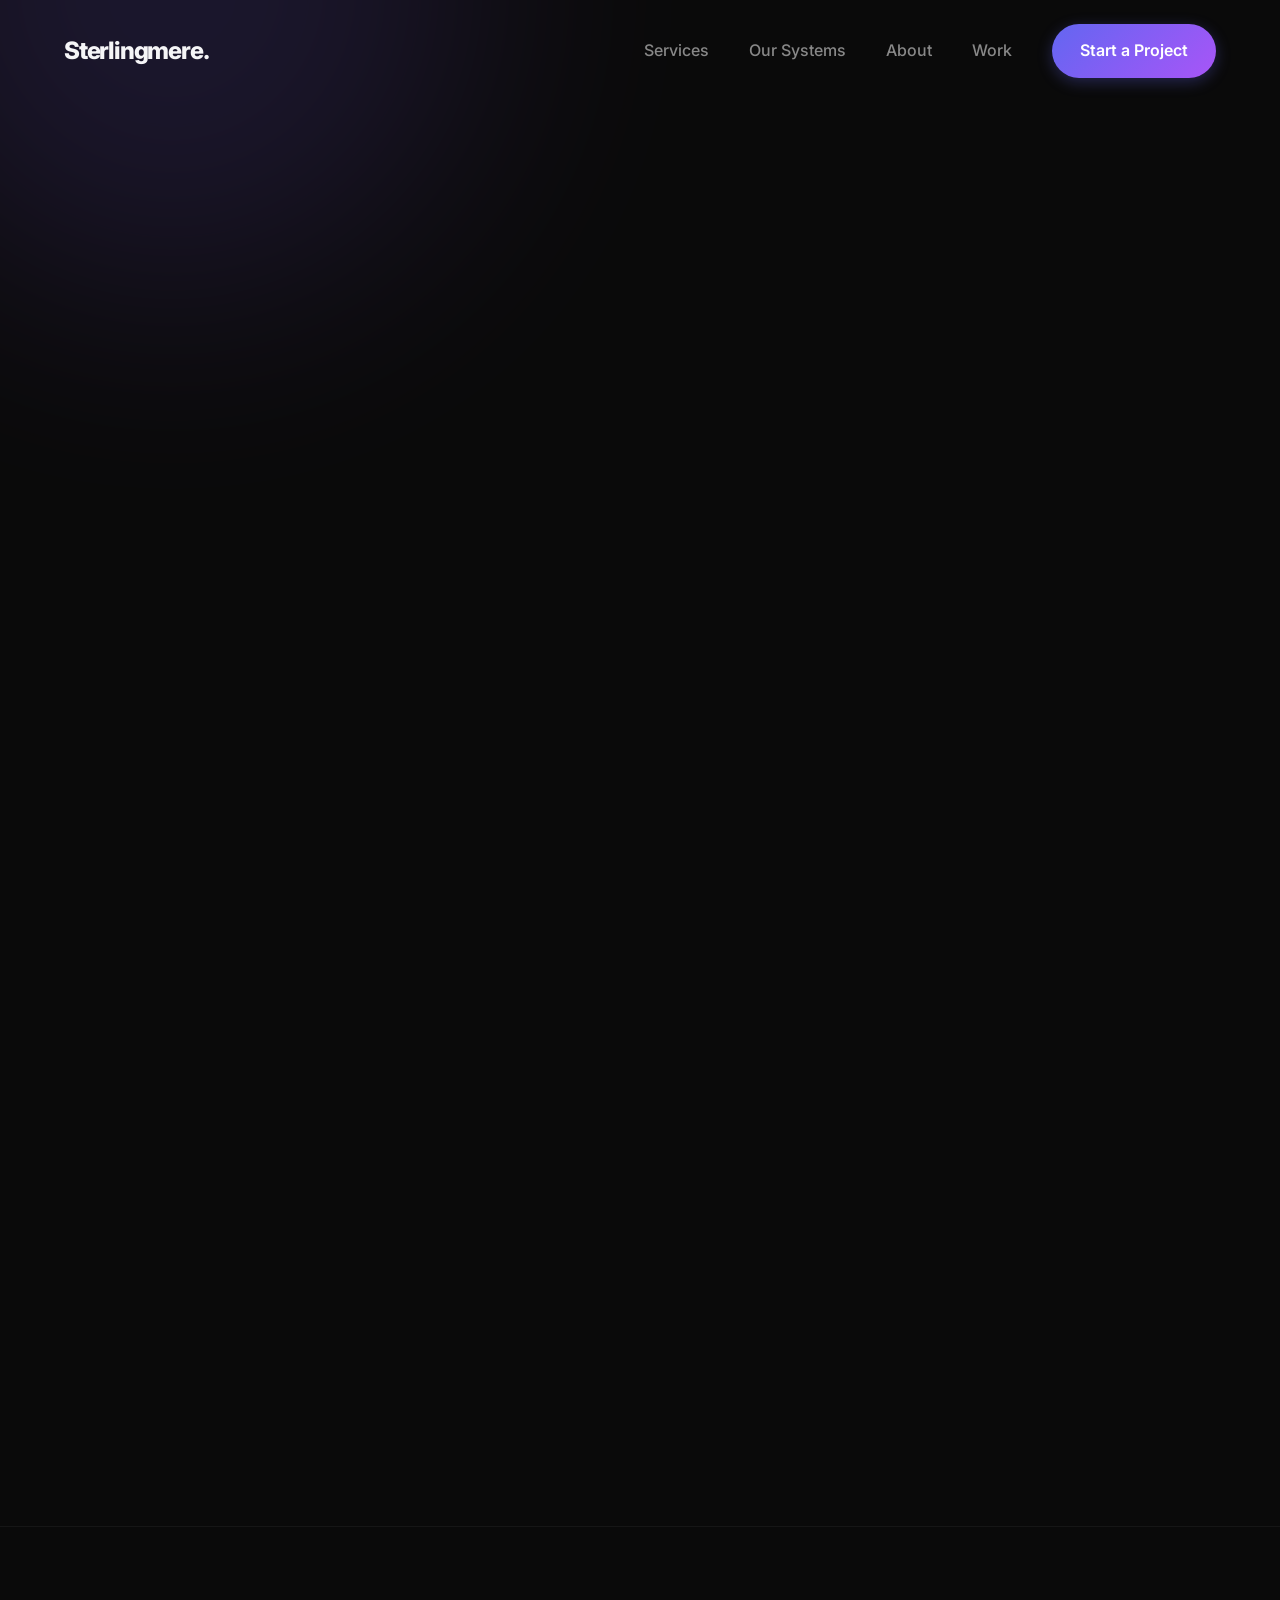
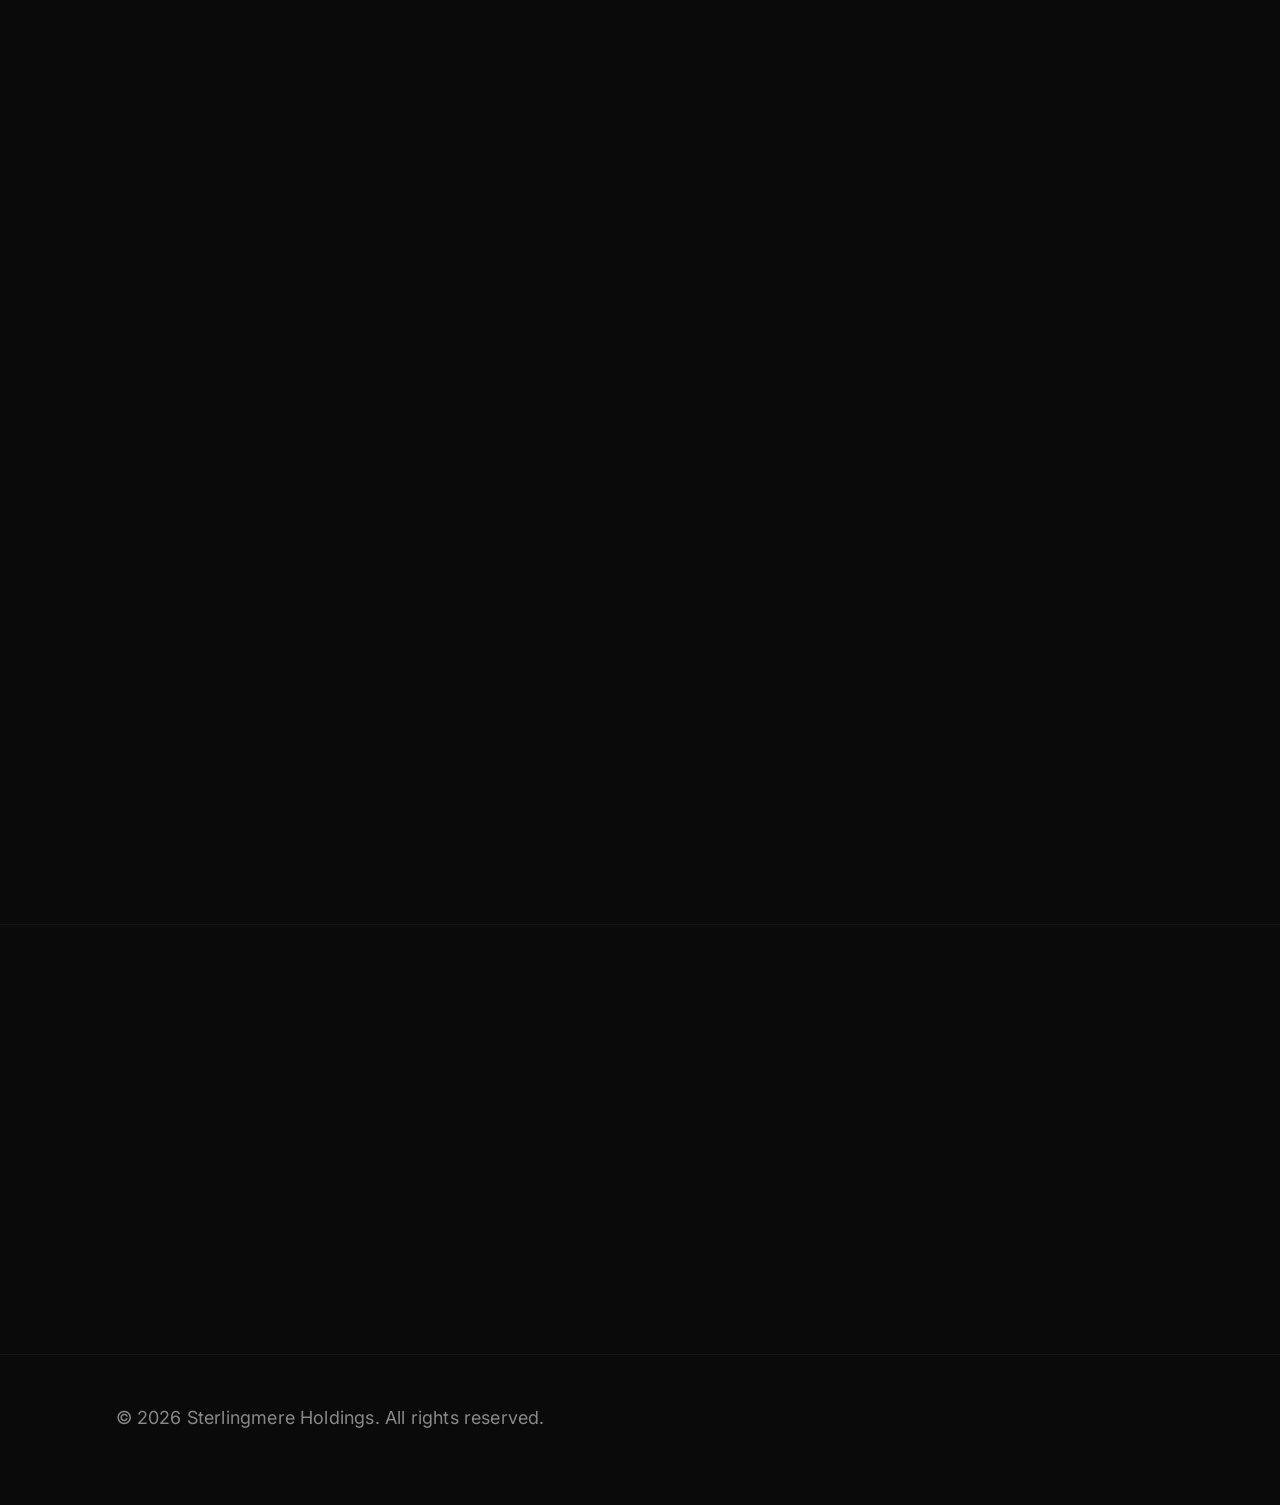
==== systems.html @ 4324432a "sahf" ====
<!DOCTYPE html>
<html lang="en">
<head>
    <meta charset="UTF-8">
    <meta name="viewport" content="width=device-width, initial-scale=1.0">
    <title>Our Systems | Sterlingmere Holdings</title>
    <meta name="description" content="Explore our proprietary digital architectures engineered specifically for elite medical practices and luxury medspas.">
    
    <link rel="preconnect" href="https://fonts.googleapis.com">
    <link rel="preconnect" href="https://fonts.gstatic.com" crossorigin>
    <link href="https://fonts.googleapis.com/css2?family=Inter:wght@300;400;500;600;700;800&display=swap" rel="stylesheet">
    <link rel="stylesheet" href="style.css">
    <script src="https://unpkg.com/feather-icons"></script>
    <!-- Page Specific CSS for Layout -->
    <style>
        .system-showcase { padding: 8rem 0; border-bottom: 1px solid rgba(255,255,255,0.05); }
        .system-grid { display: grid; grid-template-columns: 1fr 1fr; gap: 4rem; align-items: center; margin-top: 4rem; }
        .system-image-wrapper { background: var(--bg-surface); padding: 1rem; border-radius: 12px; border: 1px solid var(--border-color); box-shadow: var(--shadow-lg); }
        .system-image-wrapper img { width: 100%; border-radius: 8px; }
        .feature-list { list-style: none; padding: 0; margin-top: 2rem; }
        .feature-list li { display: flex; align-items: flex-start; gap: 1rem; margin-bottom: 1.5rem; }
        .feature-list i { color: var(--primary-light); flex-shrink: 0; margin-top: 4px; }
        .feature-list h4 { color: var(--text-light); margin-bottom: 0.2rem; font-size: 1.1rem; }
        .feature-list p { color: var(--text-muted); font-size: 0.95rem; margin: 0; }
        
        @media (max-width: 992px) {
            .system-grid { grid-template-columns: 1fr; gap: 3rem; }
            .system-grid.reverse { direction: rtl; }
            .system-grid.reverse > * { direction: ltr; }
        }
    </style>
</head>
<body>
    <div class="bg-glow glow-1"></div>
    
    <header class="navbar">
        <div class="container nav-container">
            <a href="index.html" class="logo">Sterlingmere.</a>
            <button class="mobile-menu-btn" aria-label="Toggle Menu">
                <span></span><span></span><span></span>
            </button>
            <nav class="nav-links">
                <a href="index.html#services">Services</a>
                <a href="systems.html" class="active">Our Systems</a>
                <a href="index.html#about">About</a>
                <a href="index.html#work">Work</a>
                <a href="index.html#contact" class="btn btn-primary nav-cta">Start a Project</a>
            </nav>
        </div>
    </header>
    <main>
        <!-- Page Header -->
        <section class="section" style="padding-top: 150px; padding-bottom: 4rem; text-align: center;">
            <div class="container">
                <span class="badge fade-in">Proprietary Architecture</span>
                <h1 class="fade-up delay-1" style="font-size: clamp(2.5rem, 5vw, 4.5rem); margin: 1.5rem 0;">Digital Infrastructure for <br><span class="text-gradient">Elite Medical Practices.</span></h1>
                <p class="fade-up delay-2" style="max-width: 700px; margin: 0 auto;">We don't build websites. We engineer high-converting patient acquisition systems. Explore our two flagship architectures below.</p>
            </div>
        </section>
        <!-- System 1: Medspa -->
        <section class="system-showcase">
            <div class="container">
                <div class="system-grid fade-up">
                    <div class="system-content">
                        <span style="color: var(--primary-color); font-weight: 600; letter-spacing: 2px; text-transform: uppercase; font-size: 0.85rem;">Platform 01</span>
                        <h2 style="font-size: 2.5rem; margin: 1rem 0;">The "Clinical Elegance" Platform</h2>
                        <p>Engineered exclusively for luxury Medspas, Aesthetic Clinics, and Injectors. This architecture leverages high-end design psychology to position your clinic as the most premium option in your city.</p>
                        
                        <ul class="feature-list">
                            <li>
                                <i data-feather="smartphone"></i>
                                <div>
                                    <h4>Frictionless Mobile Booking</h4>
                                    <p>Locked viewports and massive touch-targets designed specifically to convert Instagram mobile traffic instantly.</p>
                                </div>
                            </li>
                            <li>
                                <i data-feather="database"></i>
                                <div>
                                    <h4>CRM Webhook Integration</h4>
                                    <p>Patient data fires directly into your GoHighLevel, Cliniko, or custom CRM the exact second they submit an inquiry.</p>
                                </div>
                            </li>
                            <li>
                                <i data-feather="star"></i>
                                <div>
                                    <h4>Awwwards-Tier Polish</h4>
                                    <p>Frosted glass mega-menus, staggered grid reveals, and parallax depth scrolling to communicate elite luxury.</p>
                                </div>
                            </li>
                        </ul>
                        
                        <div style="margin-top: 2.5rem; display: flex; gap: 1rem;">
                            <a href="https://medspa-demosite.vercel.app/" target="_blank" class="btn btn-primary">View Live Demo</a>
                        </div>
                    </div>
                    <div class="system-image-wrapper">
                        <!-- Use a screenshot of the Medspa site here -->
                        <img src="https://images.unsplash.com/photo-1616394584738-fc6e612e71b9?auto=format&fit=crop&q=80" alt="Medspa Platform Preview">
                    </div>
                </div>
            </div>
        </section>
        <!-- System 2: Doctor -->
        <section class="system-showcase">
            <div class="container">
                <div class="system-grid reverse fade-up">
                    <div class="system-image-wrapper">
                        <!-- Use a screenshot of the Doctor site here -->
                        <img src="https://images.unsplash.com/photo-1579684385127-1ef15d508118?auto=format&fit=crop&q=80" alt="Doctor Platform Preview">
                    </div>
                    <div class="system-content">
                        <span style="color: var(--primary-color); font-weight: 600; letter-spacing: 2px; text-transform: uppercase; font-size: 0.85rem;">Platform 02</span>
                        <h2 style="font-size: 2.5rem; margin: 1rem 0;">The "Concierge Authority" Platform</h2>
                        <p>Designed for Concierge Doctors, Private Physicians, and Longevity Clinics. This stark, clean architecture is built to establish unquestionable medical authority and capture high-net-worth patients.</p>
                        
                        <ul class="feature-list">
                            <li>
                                <i data-feather="shield"></i>
                                <div>
                                    <h4>Authority Sequencing</h4>
                                    <p>Proprietary JavaScript staggered loading on Trust Logos (Cedars-Sinai, Forbes, WSJ) to build immediate, subconscious credibility.</p>
                                </div>
                            </li>
                            <li>
                                <i data-feather="lock"></i>
                                <div>
                                    <h4>Secure Patient Portal Routing</h4>
                                    <p>Seamlessly integrates with your existing AthenaHealth, Elation, or custom secure patient portal.</p>
                                </div>
                            </li>
                            <li>
                                <i data-feather="layout"></i>
                                <div>
                                    <h4>Scientific Aesthetics</h4>
                                    <p>Clean, stark, serif-typography animations that convey clinical precision over fluff. Full-screen cinematic mobile menus.</p>
                                </div>
                            </li>
                        </ul>
                        
                        <div style="margin-top: 2.5rem; display: flex; gap: 1rem;">
                            <a href="https://doctor-demosite.vercel.app/" target="_blank" class="btn btn-primary">View Live Demo</a>
                        </div>
                    </div>
                </div>
            </div>
        </section>
        
        <!-- CTA Section -->
        <section class="section" style="text-align: center; padding: 6rem 0;">
            <div class="container fade-up">
                <h2 style="font-size: 3rem; margin-bottom: 1.5rem;">Ready to upgrade your clinic?</h2>
                <p style="margin-bottom: 2.5rem; color: var(--text-muted);">Stop losing high-ticket patients to inferior competitors with better digital infrastructure.</p>
                <a href="https://cal.com/sterlingmere-holdings/discovery-call" target="_blank" class="btn btn-primary">Schedule Discovery Call</a>
            </div>
        </section>
    </main>
    <!-- Minimal Footer -->
    <footer style="text-align: center; padding: 3rem 0; border-top: 1px solid rgba(255,255,255,0.05); color: var(--text-muted);">
        <p>&copy; 2026 Sterlingmere Holdings. All rights reserved.</p>
    </footer>
    <!-- Mobile Menu Script -->
    <script>
        feather.replace();
        const mobileBtn = document.querySelector('.mobile-menu-btn');
        const navLinks = document.querySelector('.nav-links');
        mobileBtn.addEventListener('click', () => {
            mobileBtn.classList.toggle('active');
            navLinks.classList.toggle('active');
        });
        
        // Scroll reveal logic
        const observer = new IntersectionObserver((entries) => {
            entries.forEach(entry => {
                if (entry.isIntersecting) {
                    entry.target.classList.add('visible');
                }
            });
        }, { threshold: 0.1 });
        
        document.querySelectorAll('.fade-up, .fade-in').forEach(el => observer.observe(el));
    </script>
</body>
</html>
---- style.css ----
/* style.css - Premium Dark Theme (NotionLabs Standard) */

:root {
    --bg-main: #0a0a0a;
    --bg-secondary: #111111;
    --text-primary: #f5f5f7;
    --text-secondary: #888888;
    --glass-border: rgba(255, 255, 255, 0.08);
    
    --accent-1: #6366f1; /* Indigo */
    --accent-2: #a855f7; /* Purple */
    --accent-3: #ec4899; /* Pink */
    
    --font-main: 'Inter', sans-serif;
    
    --transition: all 0.4s cubic-bezier(0.16, 1, 0.3, 1);
}

* {
    margin: 0;
    padding: 0;
    box-sizing: border-box;
}

html, body {
    overflow-x: hidden;
    width: 100%;
    max-width: 100vw;
}

html {
    scroll-behavior: smooth;
}

body {
    font-family: var(--font-main);
    background-color: var(--bg-main);
    color: var(--text-primary);
    line-height: 1.6;
    position: relative;
}

/* Background Glow Effects */
.bg-glow {
    position: absolute;
    width: 600px;
    height: 600px;
    border-radius: 50%;
    filter: blur(120px);
    z-index: -1;
    opacity: 0.15;
    animation: float 10s infinite ease-in-out alternate;
}

.glow-1 {
    top: -10%;
    left: -10%;
    background: radial-gradient(circle, var(--accent-1), var(--accent-2));
}

.glow-2 {
    bottom: 20%;
    right: -10%;
    background: radial-gradient(circle, var(--accent-3), var(--accent-1));
}

@keyframes float {
    0% { transform: translateY(0) scale(1); }
    100% { transform: translateY(50px) scale(1.1); }
}

/* Mouse Follower Glow */
.cursor-glow {
    position: fixed;
    width: 400px;
    height: 400px;
    background: radial-gradient(circle, rgba(99, 102, 241, 0.15) 0%, rgba(168, 85, 247, 0.05) 50%, rgba(0, 0, 0, 0) 70%);
    border-radius: 50%;
    pointer-events: none;
    transform: translate(-50%, -50%);
    z-index: -1;
    transition: width 0.3s, height 0.3s;
}

/* Layout */
.container {
    width: 90%;
    max-width: 1200px;
    margin: 0 auto;
}

.section {
    padding: 8rem 0;
}

/* Typography & Utilities */
h1, h2, h3, h4 {
    font-weight: 700;
    line-height: 1.2;
    margin-bottom: 1rem;
}

h1 { font-size: clamp(3rem, 6vw, 5.5rem); letter-spacing: -0.04em; line-height: 1.1; }
h2 { font-size: clamp(2.5rem, 4vw, 3.5rem); letter-spacing: -0.02em; }
h3 { font-size: 1.5rem; }

p {
    color: var(--text-secondary);
    font-size: 1.125rem;
    line-height: 1.7;
    letter-spacing: 0.01em;
    max-width: 60ch;
    margin-bottom: 1.5rem;
}

.text-gradient {
    background: linear-gradient(135deg, var(--accent-1), var(--accent-3));
    -webkit-background-clip: text;
    -webkit-text-fill-color: transparent;
    background-clip: text;
}

.badge {
    display: inline-block;
    padding: 0.5rem 1rem;
    background: rgba(255, 255, 255, 0.05);
    border: 1px solid rgba(255, 255, 255, 0.1);
    border-radius: 100px;
    font-size: 0.875rem;
    font-weight: 500;
    margin-bottom: 1.5rem;
    color: var(--text-secondary);
}

.w-100 { width: 100%; }

/* Buttons */
.btn {
    display: inline-flex;
    align-items: center;
    justify-content: center;
    padding: 0.875rem 1.75rem;
    border-radius: 100px;
    font-weight: 600;
    text-decoration: none;
    transition: var(--transition);
    cursor: pointer;
    border: none;
    font-size: 1rem;
}

.btn-primary {
    background: linear-gradient(135deg, var(--accent-1), var(--accent-2));
    color: white;
    box-shadow: 0 4px 15px rgba(99, 102, 241, 0.3);
}

.btn-primary:hover {
    transform: translateY(-2px);
    box-shadow: 0 8px 30px rgba(99, 102, 241, 0.5);
}

.btn-secondary {
    background: rgba(255, 255, 255, 0.05);
    color: var(--text-primary);
    border: 1px solid var(--glass-border);
}

.btn-secondary:hover {
    transform: translateY(-3px);
    background: rgba(255, 255, 255, 0.1);
    box-shadow: 0 10px 20px rgba(0, 0, 0, 0.4);
}

/* Navbar */
.navbar {
    position: fixed;
    top: 0;
    left: 0;
    width: 100%;
    padding: 1.5rem 0;
    z-index: 100;
    transition: var(--transition);
    border-bottom: 1px solid transparent;
}

.navbar.scrolled {
    background: rgba(10, 10, 10, 0.85);
    backdrop-filter: blur(12px);
    -webkit-backdrop-filter: blur(12px);
    border-bottom: 1px solid var(--glass-border);
    padding: 1rem 0;
}

.nav-container {
    display: flex;
    justify-content: space-between;
    align-items: center;
}

.logo {
    font-size: 1.5rem;
    font-weight: 800;
    color: var(--text-primary);
    text-decoration: none;
    letter-spacing: -0.05em;
}

.nav-links {
    display: flex;
    gap: 2.5rem;
    align-items: center;
}

.nav-links a:not(.btn) {
    color: var(--text-secondary);
    text-decoration: none;
    font-weight: 500;
    transition: var(--transition);
}

.nav-links a:not(.btn):hover {
    color: var(--text-primary);
}

.mobile-menu-btn {
    display: none;
    flex-direction: column;
    justify-content: center;
    gap: 6px;
    background: none;
    border: none;
    cursor: pointer;
    z-index: 10001;
    padding: 8px;
}

.mobile-menu-btn span {
    display: block;
    width: 28px;
    height: 2px;
    background: var(--text-primary);
    transition: all 0.4s cubic-bezier(0.16, 1, 0.3, 1);
    transform-origin: center;
}

/* When active: Top line rotates 45°, middle disappears, bottom rotates -45° */
.mobile-menu-btn.active span:nth-child(1) {
    transform: translateY(8px) rotate(45deg);
}
.mobile-menu-btn.active span:nth-child(2) {
    opacity: 0;
    transform: scaleX(0);
}
.mobile-menu-btn.active span:nth-child(3) {
    transform: translateY(-8px) rotate(-45deg);
}

/* Hero Section */
.hero {
    min-height: 100vh;
    display: flex;
    align-items: center;
    padding-top: 120px;
}

.hero-content {
    max-width: 800px;
}

.hero p {
    font-size: 1.25rem;
    max-width: 600px;
    margin-bottom: 2.5rem;
}

.hero-actions {
    display: flex;
    gap: 1rem;
}

/* Services Section */
.section-header {
    text-align: center;
    max-width: 600px;
    margin: 0 auto 4rem;
}

.services-grid {
    display: grid;
    grid-template-columns: repeat(auto-fit, minmax(250px, 1fr));
    gap: 2.5rem;
}

.service-card {
    background: var(--bg-secondary);
    padding: 2.5rem;
    border-radius: 20px;
    border: 1px solid var(--glass-border);
    transition: var(--transition);
}

.service-card:hover {
    transform: translateY(-8px) scale(1.02);
    border-color: rgba(99, 102, 241, 0.3);
    box-shadow: 0 20px 60px rgba(99, 102, 241, 0.15);
}

.service-icon {
    font-size: 2.5rem;
    margin-bottom: 1.5rem;
    background: linear-gradient(135deg, var(--accent-1), var(--accent-3));
    -webkit-background-clip: text;
    -webkit-text-fill-color: transparent;
}

/* Portfolio Section */
.portfolio-grid {
    display: grid;
    grid-template-columns: repeat(auto-fit, minmax(320px, 1fr));
    gap: 2.5rem;
    justify-content: center;
    max-width: 900px;
    margin: 0 auto;
}

.portfolio-card {
    background: var(--bg-secondary);
    border-radius: 20px;
    border: 1px solid var(--glass-border);
    overflow: hidden;
    transition: var(--transition);
}

.portfolio-card:hover {
    transform: translateY(-5px);
    border-color: rgba(255, 255, 255, 0.15);
    box-shadow: 0 15px 30px rgba(0, 0, 0, 0.5);
}

.portfolio-img {
    width: 100%;
    height: 220px;
    background: #222;
    overflow: hidden;
    position: relative;
}

.portfolio-img img {
    width: 100%;
    height: 100%;
    object-fit: cover;
    transition: transform 0.6s ease;
}

.portfolio-card:hover .portfolio-img img {
    transform: scale(1.05);
}

.portfolio-card:hover .portfolio-info {
    transform: translateY(-5px);
}

.portfolio-info {
    padding: 2rem;
    transition: var(--transition);
}

.portfolio-info h3 {
    margin-bottom: 0.5rem;
}

.portfolio-info p {
    font-size: 0.95rem;
    margin-bottom: 1.5rem;
}

.portfolio-btn-group {
    display: flex;
    gap: 0.5rem;
    margin-top: 1rem;
}

.portfolio-btn {
    flex: 1;
    padding: 0.5rem;
    text-align: center;
    font-size: 0.9rem;
}

.portfolio-tags {
    display: flex;
    gap: 0.5rem;
    margin-bottom: 1.5rem;
}

.portfolio-tags span {
    font-size: 0.75rem;
    padding: 0.25rem 0.75rem;
    background: rgba(255, 255, 255, 0.05);
    border-radius: 100px;
    color: var(--text-secondary);
}

/* About Section */
.about {
    background: var(--bg-secondary);
    border-top: 1px solid var(--glass-border);
    border-bottom: 1px solid var(--glass-border);
}

.about-content {
    max-width: 800px;
    margin: 0 auto;
    text-align: center;
}

.stats-row {
    display: flex;
    justify-content: center;
    gap: 4rem;
    margin-top: 4rem;
}

.stat-item h4 {
    font-size: 3rem;
    margin-bottom: 0.5rem;
}

.stat-item span {
    color: var(--text-secondary);
    font-weight: 500;
}

/* Contact Section */
.contact-card {
    display: grid;
    grid-template-columns: 1fr 1fr;
    gap: 4rem;
    background: var(--bg-secondary);
    padding: 4rem;
    border-radius: 24px;
    border: 1px solid var(--glass-border);
}

.contact-link {
    display: inline-block;
    font-size: clamp(0.55rem, 3.5vw, 1.25rem);
    color: var(--text-primary);
    text-decoration: none;
    margin-top: 1rem;
    border-bottom: 1px solid var(--accent-1);
    padding-bottom: 0.25rem;
    transition: var(--transition);
}

.contact-link:hover {
    color: var(--accent-2);
    border-bottom-color: var(--accent-2);
}

.contact-form {
    display: flex;
    flex-direction: column;
    gap: 1.5rem;
}

.form-group {
    display: flex;
    flex-direction: column;
    gap: 0.5rem;
}

.form-group label {
    font-size: 0.875rem;
    font-weight: 500;
    color: var(--text-secondary);
}

.form-group input,
.form-group select,
.form-group textarea {
    background: rgba(0, 0, 0, 0.2);
    border: 1px solid rgba(255, 255, 255, 0.1);
    border-radius: 12px;
    padding: 1rem;
    color: var(--text-primary);
    font-family: var(--font-main);
    transition: var(--transition);
    appearance: none;
    -webkit-appearance: none;
}

.form-group select option {
    background: var(--bg-secondary);
    color: var(--text-primary);
}

.form-group input:focus,
.form-group select:focus,
.form-group textarea:focus {
    outline: none;
    border-color: var(--accent-1);
    background: rgba(0, 0, 0, 0.4);
}

/* Footer */
footer {
    padding: 3rem 0;
    border-top: 1px solid rgba(255, 255, 255, 0.05);
}

.footer-container {
    display: flex;
    justify-content: space-between;
    align-items: center;
}

.footer-brand p {
    font-size: 0.875rem;
    margin-bottom: 0;
    margin-top: 0.5rem;
}

.footer-links {
    display: flex;
    gap: 1.5rem;
}

.footer-links a {
    color: var(--text-secondary);
    text-decoration: none;
    font-size: 0.875rem;
    transition: var(--transition);
}

.footer-links a:hover {
    color: var(--text-primary);
}

/* Animations */
.fade-up, .fade-in, .slide-left, .slide-right, .scale-in {
    opacity: 0;
    transition: all 0.8s cubic-bezier(0.16, 1, 0.3, 1);
    will-change: transform, opacity;
}

.fade-up { transform: translateY(40px); }
.slide-left { transform: translateX(-60px); }
.slide-right { transform: translateX(60px); }
.scale-in { transform: scale(0.9); }

.fade-up.visible, .fade-in.visible, .slide-left.visible, .slide-right.visible, .scale-in.visible {
    opacity: 1;
    transform: translate(0, 0) scale(1);
}

.delay-1 { transition-delay: 0.1s; }
.delay-2 { transition-delay: 0.2s; }
.delay-3 { transition-delay: 0.3s; }
.delay-4 { transition-delay: 0.4s; }

/* Responsive */
@media (max-width: 1024px) {
    .services-grid {
        grid-template-columns: repeat(2, 1fr);
    }
    .portfolio-grid {
        grid-template-columns: 1fr;
    }
    h1 {
        font-size: clamp(2.5rem, 5vw, 4rem);
    }
}

@media (max-width: 992px) {
    .contact-card {
        grid-template-columns: 1fr;
        padding: 3rem;
        gap: 2rem;
    }
    .contact-link {
        word-break: break-all;
    }
}

@media (max-width: 768px) {
    /* Navbar Styling */
    .nav-container {
        padding: 0.75rem 1.25rem;
    }
    .logo {
        font-size: 1.3rem;
    }
    .nav-links {
        position: fixed;
        top: 0;
        left: 0;
        width: 100vw;
        height: 100vh;
        background: rgba(10, 10, 10, 0.97);
        backdrop-filter: blur(20px);
        -webkit-backdrop-filter: blur(20px);
        display: flex;
        flex-direction: column;
        align-items: center;
        justify-content: center;
        gap: 2.5rem;
        z-index: 10000;
        opacity: 0;
        pointer-events: none;
        transition: opacity 0.5s cubic-bezier(0.16, 1, 0.3, 1);
    }
    .nav-links.active {
        opacity: 1;
        pointer-events: all;
    }
    .nav-links a {
        font-size: 1.8rem;
        font-weight: 600;
        color: var(--text-primary);
        opacity: 0;
        transform: translateY(20px);
        transition: all 0.4s cubic-bezier(0.16, 1, 0.3, 1);
    }
    /* Stagger each link's entrance */
    .nav-links.active a:nth-child(1) { opacity: 1; transform: translateY(0); transition-delay: 0.1s; }
    .nav-links.active a:nth-child(2) { opacity: 1; transform: translateY(0); transition-delay: 0.2s; }
    .nav-links.active a:nth-child(3) { opacity: 1; transform: translateY(0); transition-delay: 0.3s; }
    .nav-links.active a:nth-child(4) { opacity: 1; transform: translateY(0); transition-delay: 0.4s; }
    
    /* The CTA button inside mobile menu */
    .nav-cta {
        margin-left: 0 !important;
        margin-top: 1rem;
        width: 80%;
        text-align: center;
        justify-content: center;
        font-size: 1.1rem !important;
    }
    
    .mobile-menu-btn {
        display: flex;
        z-index: 10001;
    }
    
    .container {
        width: 100%;
        padding: 0 1.25rem;
    }

    .section {
        padding: 4rem 0;
    }
    
    .bg-glow {
        width: 250px;
        height: 250px;
        filter: blur(80px);
        opacity: 0.1;
    }
    
    .glow-1 {
        top: -5%;
        left: 0;
    }
    
    .glow-2 {
        bottom: 10%;
        right: 0;
    }
    
    h1 {
        font-size: clamp(2rem, 7vw, 2.8rem);
        letter-spacing: -0.02em;
    }
    
    h2 {
        font-size: clamp(1.8rem, 5vw, 2.2rem);
    }
    
    h3 {
        font-size: 1.2rem;
    }
    
    p {
        font-size: 1rem;
        max-width: 100%;
    }
    
    .hero {
        padding-top: 100px;
        text-align: center;
    }
    
    .hero-actions {
        flex-direction: column;
        width: 100%;
    }
    
    .hero-actions .btn {
        width: 100%;
        text-align: center;
        justify-content: center;
    }
    
    .services-grid {
        grid-template-columns: 1fr;
        gap: 1.5rem;
    }
    
    .portfolio-grid {
        grid-template-columns: 1fr;
        gap: 2rem;
    }
    
    .portfolio-btn-group {
        flex-direction: column;
    }
    
    .portfolio-btn {
        width: 100%;
        text-align: center;
        padding: 0.75rem;
    }
    
    .portfolio-img {
        aspect-ratio: 16/9;
        height: auto;
    }
    
    .contact-card {
        grid-template-columns: 1fr;
        padding: 1.5rem;
        gap: 1.5rem;
    }
    
    .contact-form .btn, .form-group input, .form-group select, .form-group textarea, .btn {
        width: 100%;
        min-height: 48px;
    }
    
    .stats-row {
        flex-direction: column;
        gap: 1.5rem;
        text-align: center;
    }
    
    .footer-container {
        flex-direction: column;
        gap: 1.5rem;
        text-align: center;
    }
}

/* Disable Custom Cursor on Touch Devices */
@media (hover: none) and (pointer: coarse) {
    .cursor-glow {
        display: none !important;
    }
}

/* View More Logic */
.portfolio-card.hidden {
    display: none;
}
.view-more-container {
    text-align: center;
    margin-top: 4rem;
    width: 100%;
}

/* FAQ Section */
.faq-list {
    max-width: 800px;
    margin: 0 auto;
    display: flex;
    flex-direction: column;
    gap: 1rem;
}
.faq-item {
    background: rgba(255, 255, 255, 0.03);
    border: 1px solid var(--glass-border);
    border-radius: 8px;
    overflow: hidden;
}
.faq-question {
    padding: 1.5rem;
    display: flex;
    justify-content: space-between;
    align-items: center;
    cursor: pointer;
    background: transparent;
    transition: background 0.3s ease;
}
.faq-question:hover {
    background: rgba(255, 255, 255, 0.05);
}
.faq-question h4 {
    margin: 0;
    font-size: 1.1rem;
    font-weight: 500;
    color: var(--text-primary);
}
.faq-icon {
    width: 20px;
    color: var(--accent-color, #fff);
    transition: transform 0.3s ease;
}
.faq-answer {
    max-height: 0;
    overflow: hidden;
    transition: max-height 0.4s ease;
}
.faq-answer p {
    padding: 0 1.5rem 1.5rem 1.5rem;
    margin: 0;
    color: var(--text-secondary);
    line-height: 1.6;
}
.faq-item.active .faq-answer {
    max-height: 300px;
}
.faq-item.active .faq-icon {
    transform: rotate(45deg);
}

/* Contact Section: Booking CTA & Emails */
.primary-booking-action {
    margin: 2rem 0;
}

.booking-subtext {
    font-size: 0.85rem;
    color: var(--text-secondary);
    margin-top: 0.5rem;
}

.contact-emails {
    display: flex;
    flex-direction: column;
    gap: 0.4rem;
}
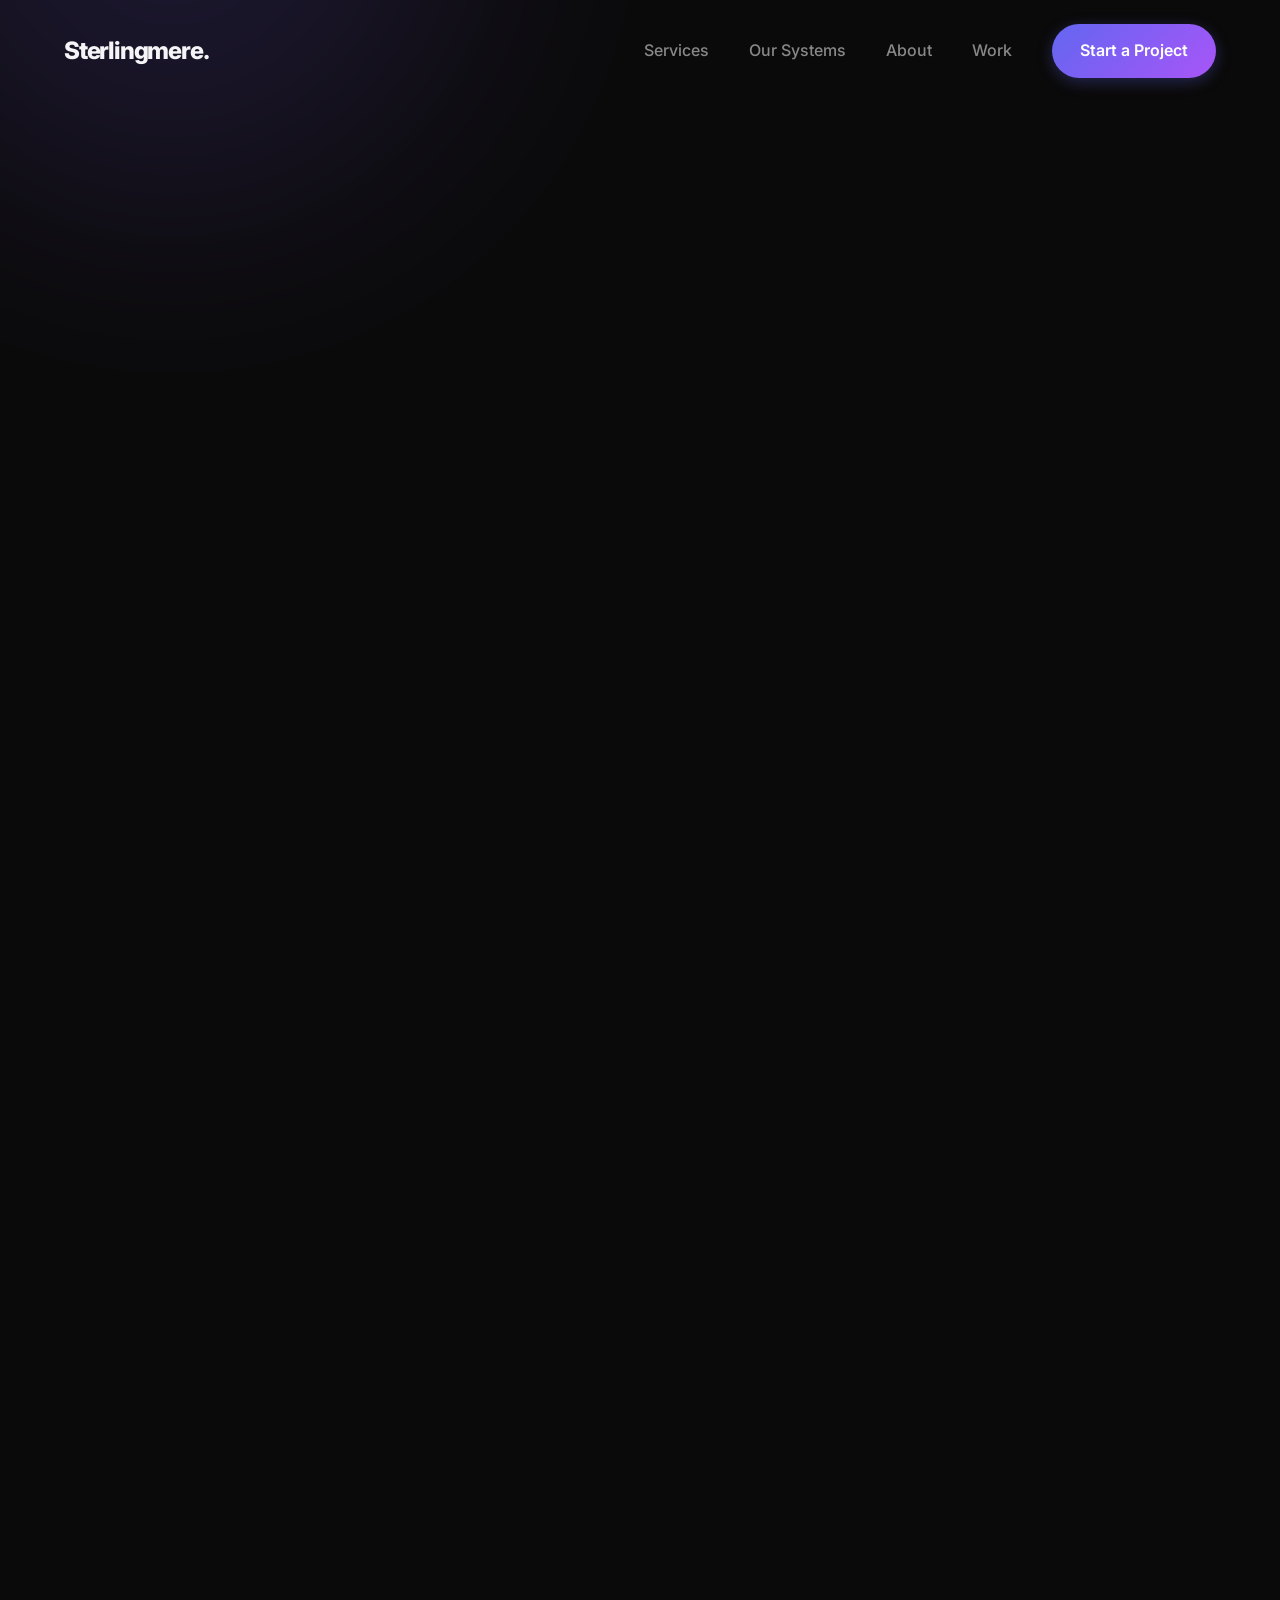
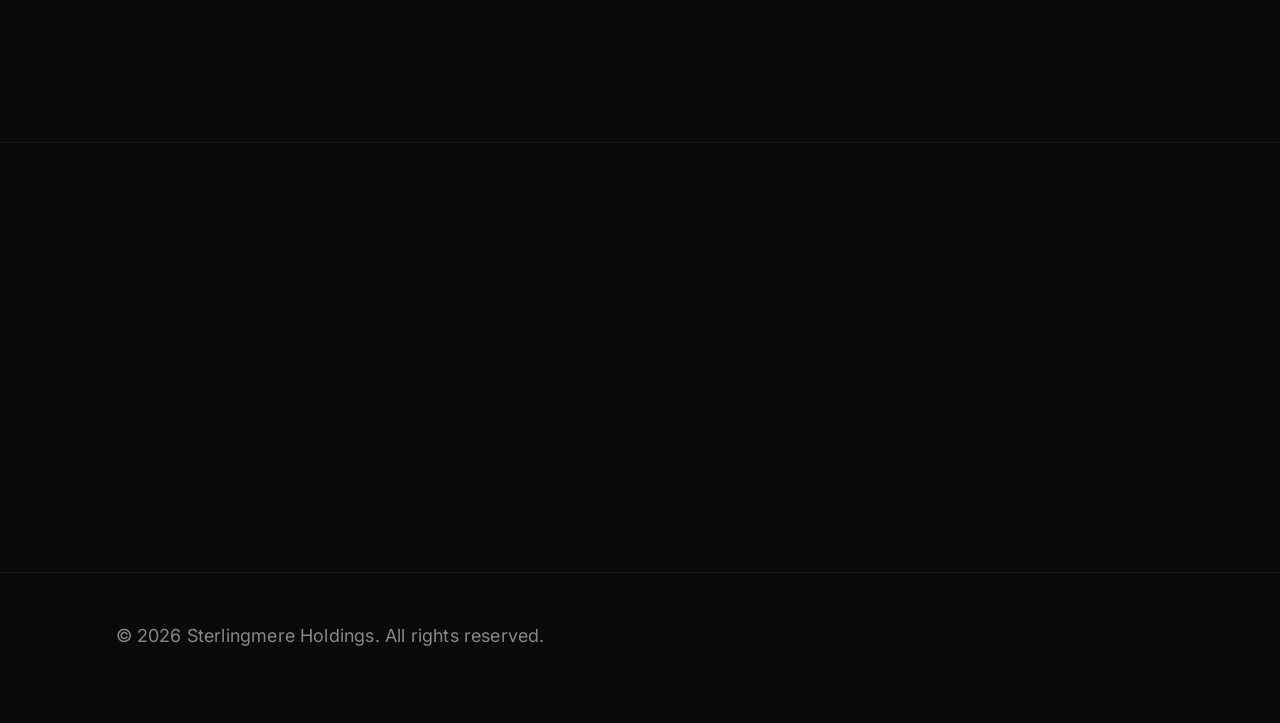
==== commit 8349be6e: "sdlh" ====
--- a/systems.html
+++ b/systems.html
@@ -11,22 +11,40 @@
     <link href="https://fonts.googleapis.com/css2?family=Inter:wght@300;400;500;600;700;800&display=swap" rel="stylesheet">
     <link rel="stylesheet" href="style.css">
     <script src="https://unpkg.com/feather-icons"></script>
-    <!-- Page Specific CSS for Layout -->
+    <!-- Page Specific CSS for Layout & Pricing -->
     <style>
-        .system-showcase { padding: 8rem 0; border-bottom: 1px solid rgba(255,255,255,0.05); }
-        .system-grid { display: grid; grid-template-columns: 1fr 1fr; gap: 4rem; align-items: center; margin-top: 4rem; }
-        .system-image-wrapper { background: var(--bg-surface); padding: 1rem; border-radius: 12px; border: 1px solid var(--border-color); box-shadow: var(--shadow-lg); }
+        .system-showcase { padding: 6rem 0; border-bottom: 1px solid rgba(255,255,255,0.05); }
+        .system-grid { display: grid; grid-template-columns: 1fr 1fr; gap: 4rem; align-items: start; margin-top: 3rem; }
+        .system-image-wrapper { background: var(--bg-surface); padding: 1rem; border-radius: 12px; border: 1px solid var(--border-color); box-shadow: var(--shadow-lg); position: sticky; top: 120px; }
         .system-image-wrapper img { width: 100%; border-radius: 8px; }
         .feature-list { list-style: none; padding: 0; margin-top: 2rem; }
         .feature-list li { display: flex; align-items: flex-start; gap: 1rem; margin-bottom: 1.5rem; }
         .feature-list i { color: var(--primary-light); flex-shrink: 0; margin-top: 4px; }
         .feature-list h4 { color: var(--text-light); margin-bottom: 0.2rem; font-size: 1.1rem; }
-        .feature-list p { color: var(--text-muted); font-size: 0.95rem; margin: 0; }
+        .feature-list p { color: var(--text-muted); font-size: 0.95rem; margin: 0; line-height: 1.5; }
+        
+        /* Pricing Grid Styles */
+        .pricing-section { margin-top: 4rem; border-top: 1px dashed rgba(255,255,255,0.1); padding-top: 3rem; }
+        .pricing-grid { display: grid; grid-template-columns: repeat(3, 1fr); gap: 1.5rem; margin-top: 2rem; }
+        .pricing-card { background: rgba(255,255,255,0.02); border: 1px solid rgba(255,255,255,0.05); border-radius: 12px; padding: 2rem; text-align: left; transition: transform 0.3s ease; }
+        .pricing-card:hover { transform: translateY(-5px); border-color: rgba(255,255,255,0.1); }
+        .pricing-card.popular { background: rgba(255,255,255,0.04); border: 1px solid var(--primary-color); position: relative; }
+        .popular-badge { position: absolute; top: -12px; left: 50%; transform: translateX(-50%); background: var(--primary-color); color: #000; font-size: 0.75rem; font-weight: 700; padding: 4px 12px; border-radius: 20px; letter-spacing: 1px; text-transform: uppercase; }
+        
+        .pricing-name { font-size: 1.1rem; color: var(--text-muted); margin-bottom: 0.5rem; font-weight: 500; }
+        /* Fix for the $ sign font issue */
+        .pricing-price { font-family: 'Inter', sans-serif; font-size: 2.5rem; font-weight: 700; color: var(--text-light); margin-bottom: 1.5rem; letter-spacing: -1px; }
+        
+        .pricing-features { list-style: none; padding: 0; margin: 0 0 2rem 0; }
+        .pricing-features li { color: var(--text-muted); font-size: 0.9rem; margin-bottom: 0.8rem; display: flex; align-items: center; gap: 8px; }
+        .pricing-features i { width: 14px; height: 14px; color: var(--primary-color); }
         
         @media (max-width: 992px) {
             .system-grid { grid-template-columns: 1fr; gap: 3rem; }
             .system-grid.reverse { direction: rtl; }
             .system-grid.reverse > * { direction: ltr; }
+            .system-image-wrapper { position: relative; top: 0; }
+            .pricing-grid { grid-template-columns: 1fr; gap: 2rem; }
         }
     </style>
 </head>
@@ -50,11 +68,11 @@
     </header>
     <main>
         <!-- Page Header -->
-        <section class="section" style="padding-top: 150px; padding-bottom: 4rem; text-align: center;">
+        <section class="section" style="padding-top: 150px; padding-bottom: 2rem; text-align: center;">
             <div class="container">
                 <span class="badge fade-in">Proprietary Architecture</span>
                 <h1 class="fade-up delay-1" style="font-size: clamp(2.5rem, 5vw, 4.5rem); margin: 1.5rem 0;">Digital Infrastructure for <br><span class="text-gradient">Elite Medical Practices.</span></h1>
-                <p class="fade-up delay-2" style="max-width: 700px; margin: 0 auto;">We don't build websites. We engineer high-converting patient acquisition systems. Explore our two flagship architectures below.</p>
+                <p class="fade-up delay-2" style="max-width: 700px; margin: 0 auto; color: var(--text-muted);">Transparent pricing. Zero negotiations. Choose the system that fits your practice's growth targets.</p>
             </div>
         </section>
         <!-- System 1: Medspa -->
@@ -64,7 +82,7 @@
                     <div class="system-content">
                         <span style="color: var(--primary-color); font-weight: 600; letter-spacing: 2px; text-transform: uppercase; font-size: 0.85rem;">Platform 01</span>
                         <h2 style="font-size: 2.5rem; margin: 1rem 0;">The "Clinical Elegance" Platform</h2>
-                        <p>Engineered exclusively for luxury Medspas, Aesthetic Clinics, and Injectors. This architecture leverages high-end design psychology to position your clinic as the most premium option in your city.</p>
+                        <p style="color: var(--text-muted); line-height: 1.6;">Engineered exclusively for luxury Medspas and Aesthetic Clinics. This architecture leverages high-end design psychology to position your clinic as the most premium option in your city.</p>
                         
                         <ul class="feature-list">
                             <li>
@@ -78,24 +96,61 @@
                                 <i data-feather="database"></i>
                                 <div>
                                     <h4>CRM Webhook Integration</h4>
-                                    <p>Patient data fires directly into your GoHighLevel, Cliniko, or custom CRM the exact second they submit an inquiry.</p>
+                                    <p>Patient data fires directly into your GoHighLevel or Cliniko CRM the exact second they submit an inquiry.</p>
                                 </div>
                             </li>
                             <li>
                                 <i data-feather="star"></i>
                                 <div>
                                     <h4>Awwwards-Tier Polish</h4>
-                                    <p>Frosted glass mega-menus, staggered grid reveals, and parallax depth scrolling to communicate elite luxury.</p>
+                                    <p>Frosted glass mega-menus and staggered grid reveals to communicate elite luxury.</p>
                                 </div>
                             </li>
                         </ul>
-                        
-                        <div style="margin-top: 2.5rem; display: flex; gap: 1rem;">
-                            <a href="https://medspa-demosite.vercel.app/" target="_blank" class="btn btn-primary">View Live Demo</a>
+                        <!-- Medspa Pricing Grid -->
+                        <div class="pricing-section">
+                            <h3 style="font-size: 1.5rem; margin-bottom: 1rem;">Investment Tiers</h3>
+                            <div class="pricing-grid">
+                                <!-- Tier 1 -->
+                                <div class="pricing-card">
+                                    <div class="pricing-name">Essential</div>
+                                    <div class="pricing-price">$2,850</div>
+                                    <ul class="pricing-features">
+                                        <li><i data-feather="check"></i> Rebranded Core Website</li>
+                                        <li><i data-feather="check"></i> Standard Email Forms</li>
+                                        <li><i data-feather="check"></i> Domain Deployment</li>
+                                    </ul>
+                                </div>
+                                <!-- Tier 2 -->
+                                <div class="pricing-card popular">
+                                    <div class="popular-badge">Most Popular</div>
+                                    <div class="pricing-name">Growth Funnel</div>
+                                    <div class="pricing-price">$5,800</div>
+                                    <ul class="pricing-features">
+                                        <li><i data-feather="check"></i> Everything in Essential</li>
+                                        <li><i data-feather="check"></i> Mobile Booking Flow</li>
+                                        <li><i data-feather="check"></i> CRM Webhook Integration</li>
+                                        <li><i data-feather="check"></i> Local SEO Setup</li>
+                                    </ul>
+                                </div>
+                                <!-- Tier 3 -->
+                                <div class="pricing-card">
+                                    <div class="pricing-name">Market Leader</div>
+                                    <div class="pricing-price">$9,500</div>
+                                    <ul class="pricing-features">
+                                        <li><i data-feather="check"></i> Complete Ecosystem</li>
+                                        <li><i data-feather="check"></i> Automated SMS Follow-ups</li>
+                                        <li><i data-feather="check"></i> Tech SEO & Schema</li>
+                                    </ul>
+                                </div>
+                            </div>
+                        </div>
+                        
+                        <div style="margin-top: 2.5rem;">
+                            <a href="https://medspa-demosite.vercel.app/" target="_blank" class="btn btn-secondary">Preview Live Platform &rarr;</a>
                         </div>
                     </div>
                     <div class="system-image-wrapper">
-                        <!-- Use a screenshot of the Medspa site here -->
                         <img src="https://images.unsplash.com/photo-1616394584738-fc6e612e71b9?auto=format&fit=crop&q=80" alt="Medspa Platform Preview">
                     </div>
                 </div>
@@ -106,26 +161,25 @@
             <div class="container">
                 <div class="system-grid reverse fade-up">
                     <div class="system-image-wrapper">
-                        <!-- Use a screenshot of the Doctor site here -->
                         <img src="https://images.unsplash.com/photo-1579684385127-1ef15d508118?auto=format&fit=crop&q=80" alt="Doctor Platform Preview">
                     </div>
                     <div class="system-content">
                         <span style="color: var(--primary-color); font-weight: 600; letter-spacing: 2px; text-transform: uppercase; font-size: 0.85rem;">Platform 02</span>
                         <h2 style="font-size: 2.5rem; margin: 1rem 0;">The "Concierge Authority" Platform</h2>
-                        <p>Designed for Concierge Doctors, Private Physicians, and Longevity Clinics. This stark, clean architecture is built to establish unquestionable medical authority and capture high-net-worth patients.</p>
+                        <p style="color: var(--text-muted); line-height: 1.6;">Designed for Concierge Doctors and Private Physicians. This stark, clean architecture is built to establish unquestionable medical authority and capture high-net-worth patients.</p>
                         
                         <ul class="feature-list">
                             <li>
                                 <i data-feather="shield"></i>
                                 <div>
                                     <h4>Authority Sequencing</h4>
-                                    <p>Proprietary JavaScript staggered loading on Trust Logos (Cedars-Sinai, Forbes, WSJ) to build immediate, subconscious credibility.</p>
+                                    <p>Staggered loading on Trust Logos (Cedars-Sinai, Forbes) to build immediate, subconscious credibility.</p>
                                 </div>
                             </li>
                             <li>
                                 <i data-feather="lock"></i>
                                 <div>
-                                    <h4>Secure Patient Portal Routing</h4>
+                                    <h4>Patient Portal Routing</h4>
                                     <p>Seamlessly integrates with your existing AthenaHealth, Elation, or custom secure patient portal.</p>
                                 </div>
                             </li>
@@ -133,13 +187,51 @@
                                 <i data-feather="layout"></i>
                                 <div>
                                     <h4>Scientific Aesthetics</h4>
-                                    <p>Clean, stark, serif-typography animations that convey clinical precision over fluff. Full-screen cinematic mobile menus.</p>
+                                    <p>Clean, stark, serif-typography animations that convey clinical precision over fluff.</p>
                                 </div>
                             </li>
                         </ul>
-                        
-                        <div style="margin-top: 2.5rem; display: flex; gap: 1rem;">
-                            <a href="https://doctor-demosite.vercel.app/" target="_blank" class="btn btn-primary">View Live Demo</a>
+                        <!-- Doctor Pricing Grid -->
+                        <div class="pricing-section">
+                            <h3 style="font-size: 1.5rem; margin-bottom: 1rem;">Investment Tiers</h3>
+                            <div class="pricing-grid">
+                                <!-- Tier 1 -->
+                                <div class="pricing-card">
+                                    <div class="pricing-name">Starter Practice</div>
+                                    <div class="pricing-price">$4,200</div>
+                                    <ul class="pricing-features">
+                                        <li><i data-feather="check"></i> Premium Architecture</li>
+                                        <li><i data-feather="check"></i> Mobile Optimization</li>
+                                        <li><i data-feather="check"></i> Standard Form Routing</li>
+                                    </ul>
+                                </div>
+                                <!-- Tier 2 -->
+                                <div class="pricing-card popular">
+                                    <div class="popular-badge">Most Popular</div>
+                                    <div class="pricing-name">Elite Practice</div>
+                                    <div class="pricing-price">$7,850</div>
+                                    <ul class="pricing-features">
+                                        <li><i data-feather="check"></i> Everything in Starter</li>
+                                        <li><i data-feather="check"></i> Secure Portal Routing</li>
+                                        <li><i data-feather="check"></i> HIPAA-Ready Infrastructure</li>
+                                        <li><i data-feather="check"></i> Awwwards Animations</li>
+                                    </ul>
+                                </div>
+                                <!-- Tier 3 -->
+                                <div class="pricing-card">
+                                    <div class="pricing-name">Dominance</div>
+                                    <div class="pricing-price">$14,500</div>
+                                    <ul class="pricing-features">
+                                        <li><i data-feather="check"></i> Complete Ecosystem</li>
+                                        <li><i data-feather="check"></i> Patient Onboarding Automations</li>
+                                        <li><i data-feather="check"></i> Elite Market Positioning</li>
+                                    </ul>
+                                </div>
+                            </div>
+                        </div>
+                        
+                        <div style="margin-top: 2.5rem;">
+                            <a href="https://doctor-demosite.vercel.app/" target="_blank" class="btn btn-secondary">Preview Live Platform &rarr;</a>
                         </div>
                     </div>
                 </div>
@@ -150,7 +242,7 @@
         <section class="section" style="text-align: center; padding: 6rem 0;">
             <div class="container fade-up">
                 <h2 style="font-size: 3rem; margin-bottom: 1.5rem;">Ready to upgrade your clinic?</h2>
-                <p style="margin-bottom: 2.5rem; color: var(--text-muted);">Stop losing high-ticket patients to inferior competitors with better digital infrastructure.</p>
+                <p style="margin-bottom: 2.5rem; color: var(--text-muted);">Schedule a technical discovery call to identify the revenue leaks in your current website.</p>
                 <a href="https://cal.com/sterlingmere-holdings/discovery-call" target="_blank" class="btn btn-primary">Schedule Discovery Call</a>
             </div>
         </section>
@@ -159,7 +251,7 @@
     <footer style="text-align: center; padding: 3rem 0; border-top: 1px solid rgba(255,255,255,0.05); color: var(--text-muted);">
         <p>&copy; 2026 Sterlingmere Holdings. All rights reserved.</p>
     </footer>
-    <!-- Mobile Menu Script -->
+    <!-- Scripts -->
     <script>
         feather.replace();
         const mobileBtn = document.querySelector('.mobile-menu-btn');
@@ -174,11 +266,13 @@
             entries.forEach(entry => {
                 if (entry.isIntersecting) {
                     entry.target.classList.add('visible');
+                    // Add active class if elements use that instead
+                    entry.target.classList.add('active'); 
                 }
             });
         }, { threshold: 0.1 });
         
-        document.querySelectorAll('.fade-up, .fade-in').forEach(el => observer.observe(el));
+        document.querySelectorAll('.fade-up, .fade-in, .slide-left, .slide-right, .scale-in').forEach(el => observer.observe(el));
     </script>
 </body>
 </html>
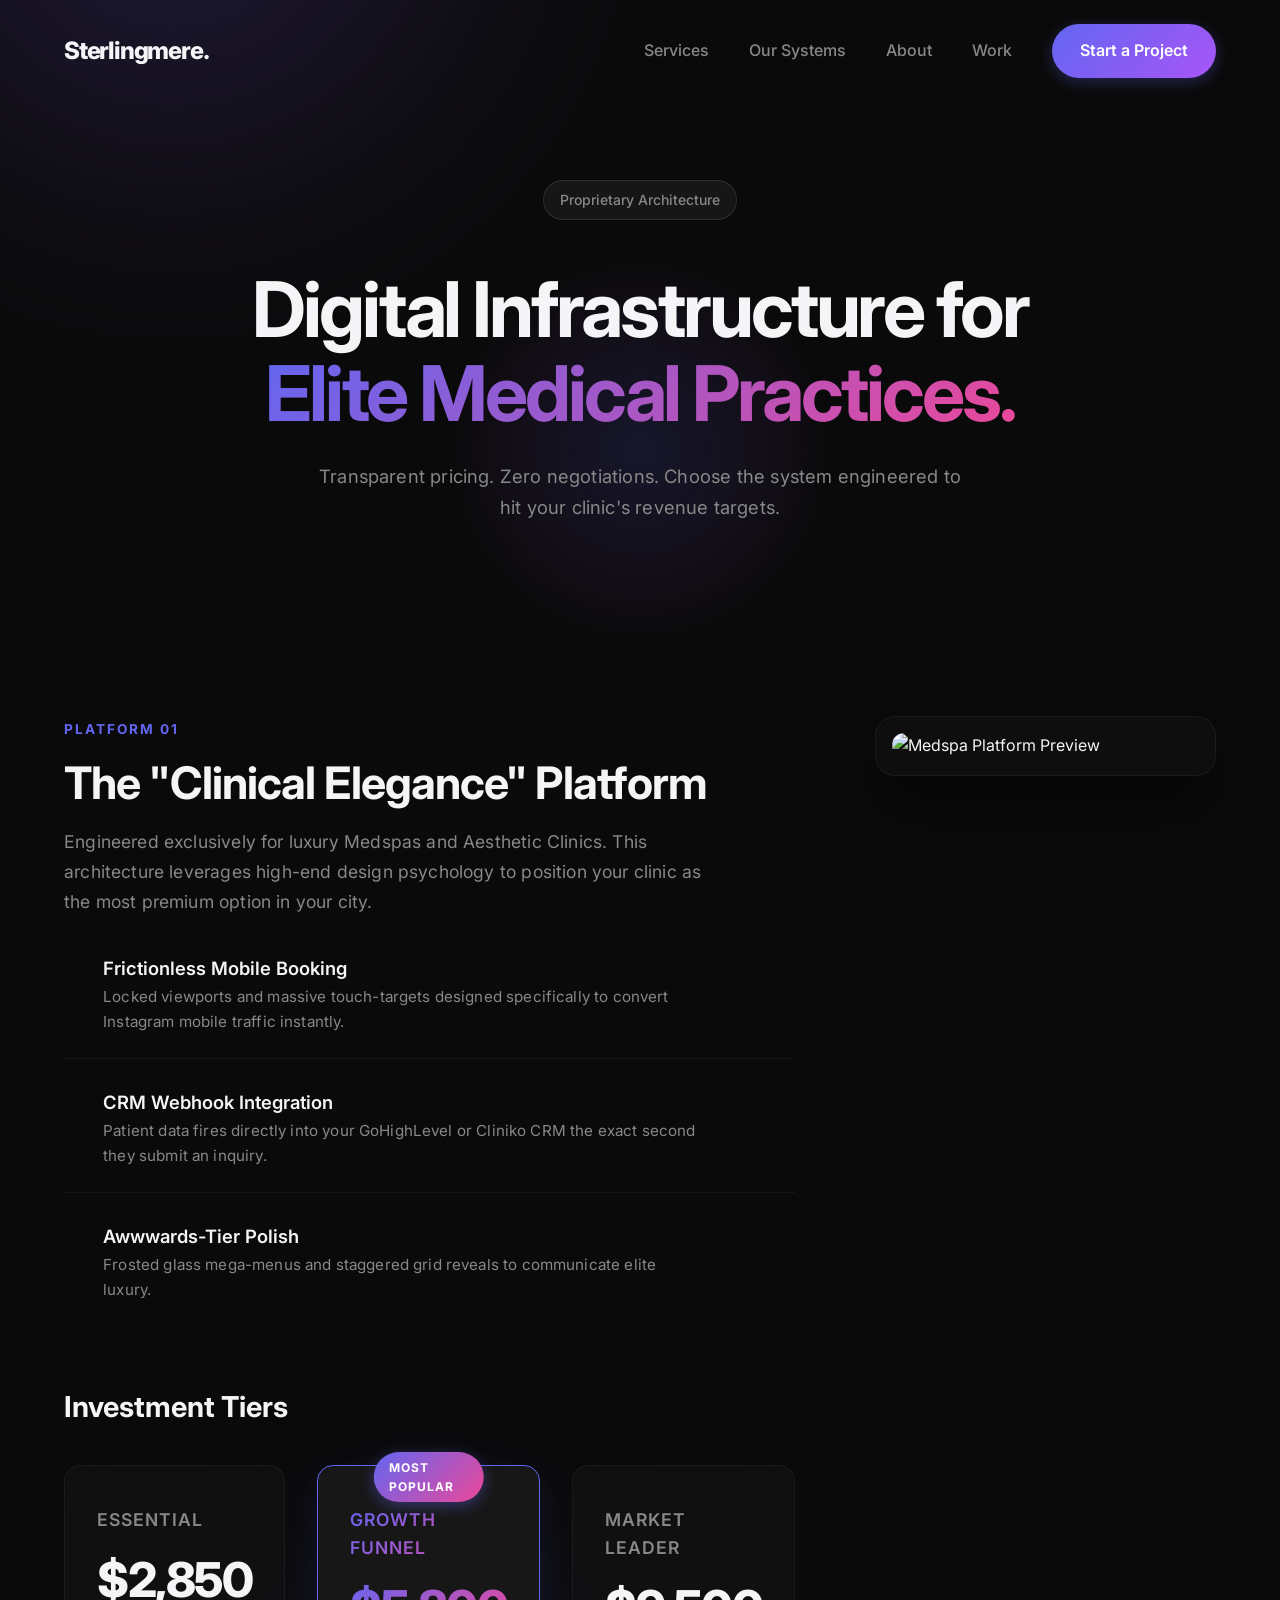
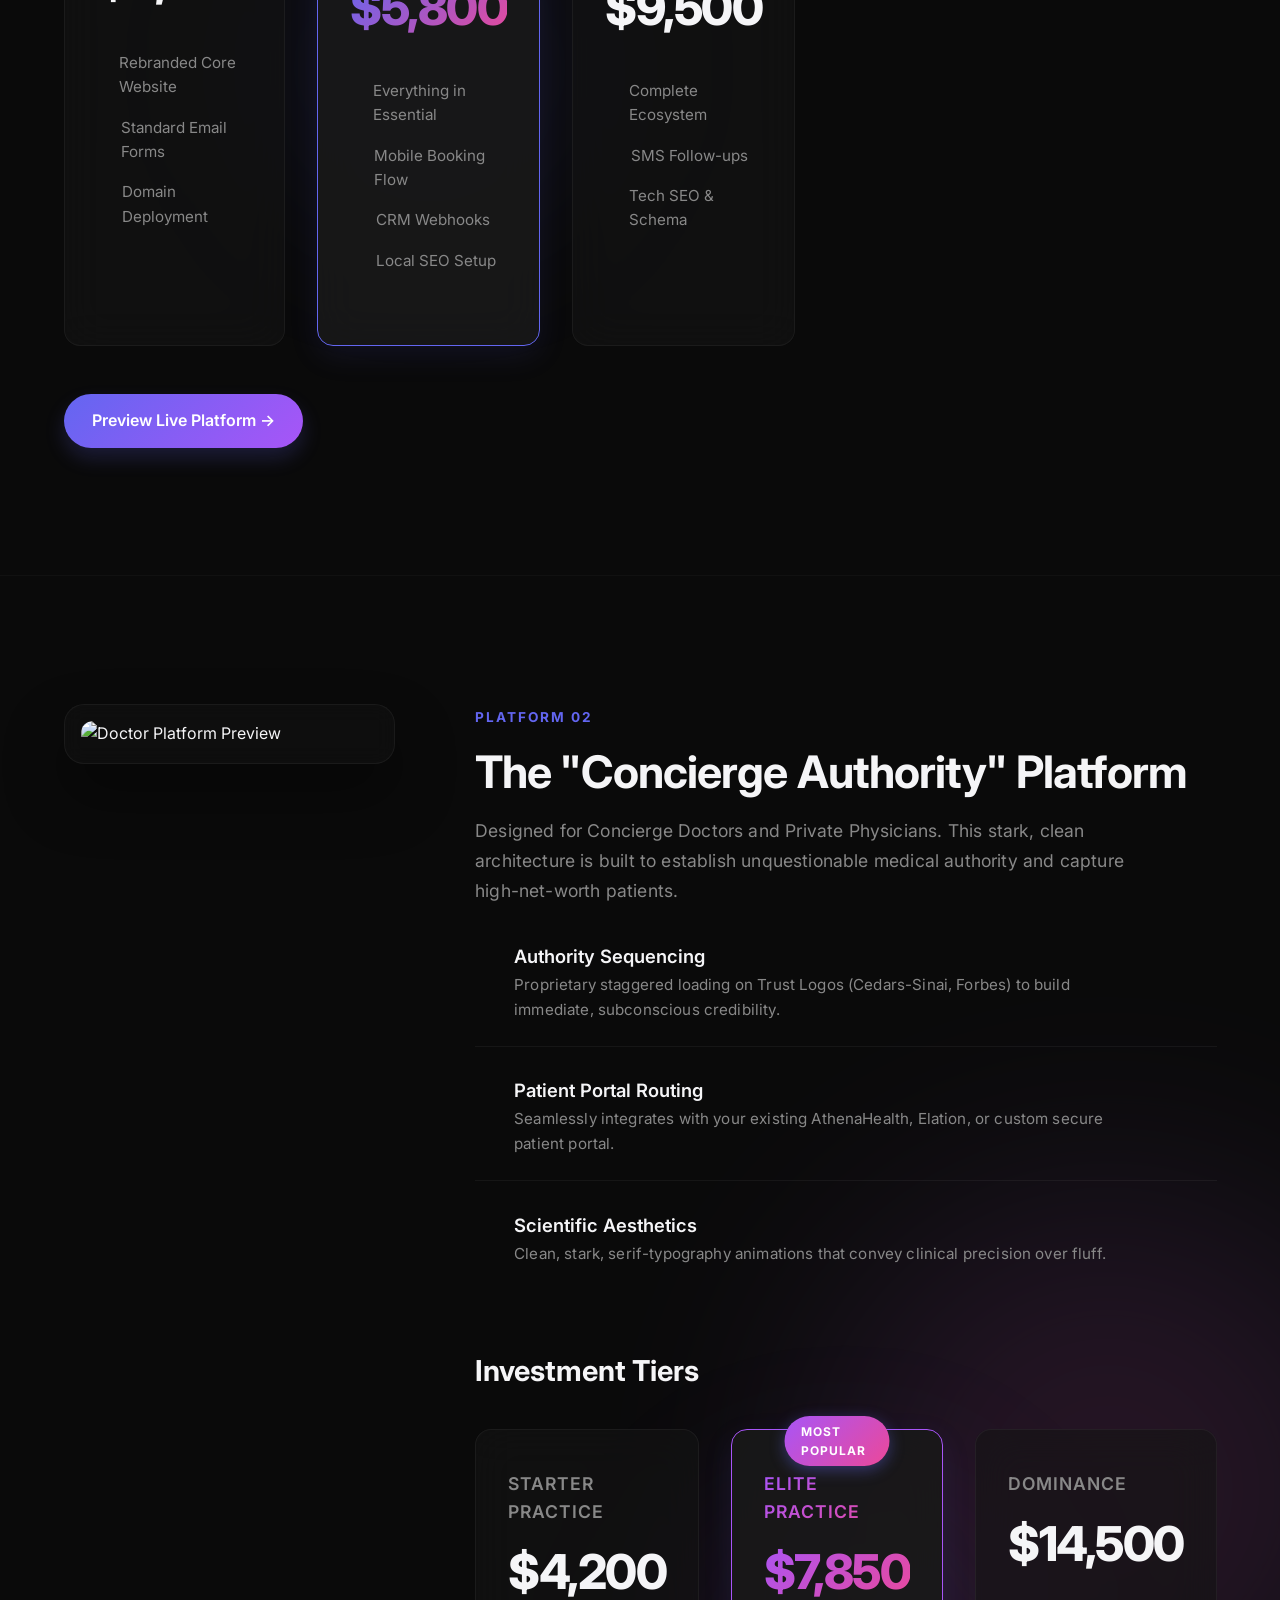
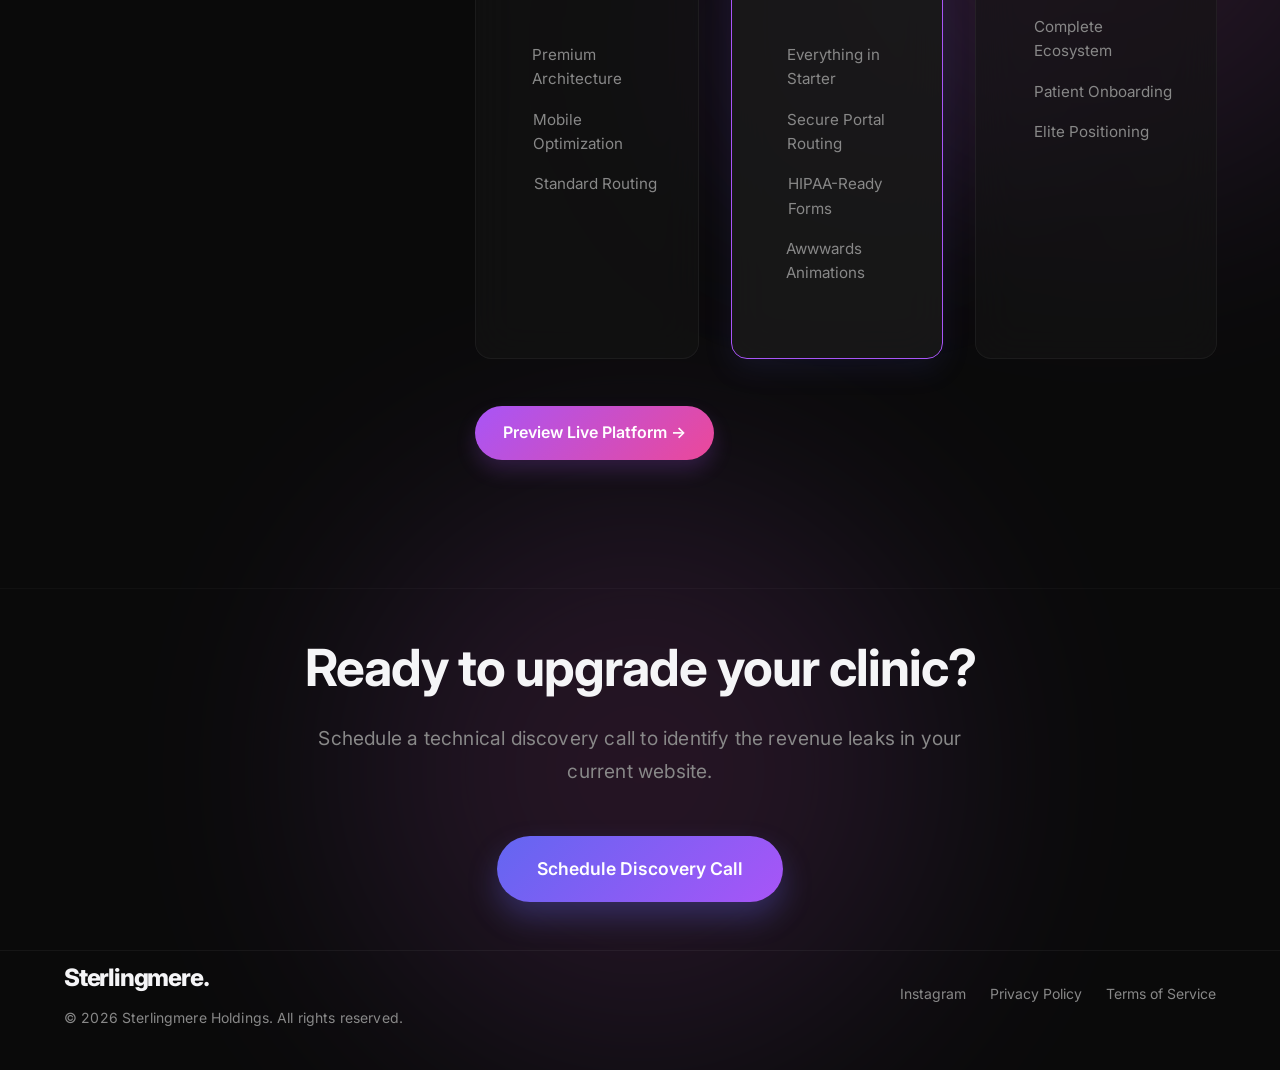
==== commit 3716bc6f: "asd" ====
--- a/systems.html
+++ b/systems.html
@@ -11,45 +11,112 @@
     <link href="https://fonts.googleapis.com/css2?family=Inter:wght@300;400;500;600;700;800&display=swap" rel="stylesheet">
     <link rel="stylesheet" href="style.css">
     <script src="https://unpkg.com/feather-icons"></script>
-    <!-- Page Specific CSS for Layout & Pricing -->
+    <!-- Extreme SaaS Polish CSS -->
     <style>
-        .system-showcase { padding: 6rem 0; border-bottom: 1px solid rgba(255,255,255,0.05); }
-        .system-grid { display: grid; grid-template-columns: 1fr 1fr; gap: 4rem; align-items: start; margin-top: 3rem; }
-        .system-image-wrapper { background: var(--bg-surface); padding: 1rem; border-radius: 12px; border: 1px solid var(--border-color); box-shadow: var(--shadow-lg); position: sticky; top: 120px; }
-        .system-image-wrapper img { width: 100%; border-radius: 8px; }
-        .feature-list { list-style: none; padding: 0; margin-top: 2rem; }
-        .feature-list li { display: flex; align-items: flex-start; gap: 1rem; margin-bottom: 1.5rem; }
-        .feature-list i { color: var(--primary-light); flex-shrink: 0; margin-top: 4px; }
-        .feature-list h4 { color: var(--text-light); margin-bottom: 0.2rem; font-size: 1.1rem; }
-        .feature-list p { color: var(--text-muted); font-size: 0.95rem; margin: 0; line-height: 1.5; }
-        
-        /* Pricing Grid Styles */
-        .pricing-section { margin-top: 4rem; border-top: 1px dashed rgba(255,255,255,0.1); padding-top: 3rem; }
-        .pricing-grid { display: grid; grid-template-columns: repeat(3, 1fr); gap: 1.5rem; margin-top: 2rem; }
-        .pricing-card { background: rgba(255,255,255,0.02); border: 1px solid rgba(255,255,255,0.05); border-radius: 12px; padding: 2rem; text-align: left; transition: transform 0.3s ease; }
-        .pricing-card:hover { transform: translateY(-5px); border-color: rgba(255,255,255,0.1); }
-        .pricing-card.popular { background: rgba(255,255,255,0.04); border: 1px solid var(--primary-color); position: relative; }
-        .popular-badge { position: absolute; top: -12px; left: 50%; transform: translateX(-50%); background: var(--primary-color); color: #000; font-size: 0.75rem; font-weight: 700; padding: 4px 12px; border-radius: 20px; letter-spacing: 1px; text-transform: uppercase; }
-        
-        .pricing-name { font-size: 1.1rem; color: var(--text-muted); margin-bottom: 0.5rem; font-weight: 500; }
-        /* Fix for the $ sign font issue */
-        .pricing-price { font-family: 'Inter', sans-serif; font-size: 2.5rem; font-weight: 700; color: var(--text-light); margin-bottom: 1.5rem; letter-spacing: -1px; }
+        .system-showcase { padding: 8rem 0; position: relative; border-bottom: 1px solid rgba(255,255,255,0.03); }
+        .system-grid { display: grid; grid-template-columns: 1fr 1fr; gap: 5rem; align-items: start; position: relative; z-index: 10; }
+        
+        /* Floating Image Wrapper */
+        .system-image-wrapper { 
+            background: rgba(255,255,255,0.02); 
+            padding: 1rem; 
+            border-radius: 20px; 
+            border: 1px solid rgba(255,255,255,0.05); 
+            box-shadow: 0 30px 60px rgba(0,0,0,0.4); 
+            position: sticky; 
+            top: 120px;
+            backdrop-filter: blur(10px);
+            -webkit-backdrop-filter: blur(10px);
+        }
+        .system-image-wrapper img { width: 100%; border-radius: 12px; }
+        
+        /* Feature Lists with Staggered Delays */
+        .feature-list { list-style: none; padding: 0; margin-top: 2.5rem; }
+        .feature-list li { display: flex; align-items: flex-start; gap: 1.2rem; margin-bottom: 2rem; padding-bottom: 1.5rem; border-bottom: 1px solid rgba(255,255,255,0.05); }
+        .feature-list li:last-child { border-bottom: none; }
+        .feature-list i { color: var(--accent-1); flex-shrink: 0; margin-top: 2px; width: 20px; height: 20px; }
+        .feature-list h4 { color: var(--text-primary); margin-bottom: 0.4rem; font-size: 1.15rem; font-weight: 600; }
+        .feature-list p { color: var(--text-secondary); font-size: 0.95rem; margin: 0; line-height: 1.6; }
+        
+        /* Glassmorphism Pricing Grid */
+        .pricing-section { margin-top: 4rem; position: relative; }
+        .pricing-grid { display: grid; grid-template-columns: repeat(3, 1fr); gap: 2rem; margin-top: 2.5rem; position: relative; z-index: 10; }
+        
+        /* Ambient Glow behind pricing */
+        .pricing-ambient-glow {
+            position: absolute;
+            top: 50%; left: 50%; transform: translate(-50%, -50%);
+            width: 80%; height: 80%;
+            background: radial-gradient(circle, rgba(99,102,241,0.1) 0%, rgba(0,0,0,0) 70%);
+            filter: blur(60px);
+            z-index: 1;
+            pointer-events: none;
+        }
+        .pricing-card { 
+            background: rgba(20,20,20,0.6); 
+            border: 1px solid rgba(255,255,255,0.05); 
+            border-radius: 16px; 
+            padding: 2.5rem 2rem; 
+            text-align: left; 
+            transition: all 0.4s cubic-bezier(0.16, 1, 0.3, 1); 
+            backdrop-filter: blur(20px);
+            -webkit-backdrop-filter: blur(20px);
+            position: relative;
+            z-index: 10;
+        }
+        
+        /* Hover micro-interaction */
+        .pricing-card:hover { 
+            transform: translateY(-8px); 
+            border-color: rgba(99,102,241,0.3); 
+            box-shadow: 0 20px 40px rgba(0,0,0,0.5), 0 0 40px rgba(99,102,241,0.1); 
+            background: rgba(25,25,25,0.8);
+        }
+        
+        /* The "Most Popular" Tier */
+        .pricing-card.popular { 
+            background: rgba(25,25,25,0.9); 
+            border: 1px solid var(--accent-1); 
+            box-shadow: 0 10px 30px rgba(99,102,241,0.1);
+        }
+        .popular-badge { 
+            position: absolute; top: -14px; left: 50%; transform: translateX(-50%); 
+            background: linear-gradient(135deg, var(--accent-1), var(--accent-3)); 
+            color: #fff; font-size: 0.75rem; font-weight: 700; padding: 6px 16px; 
+            border-radius: 100px; letter-spacing: 1px; text-transform: uppercase; 
+            box-shadow: 0 4px 15px rgba(99,102,241,0.4);
+        }
+        
+        .pricing-name { font-size: 1.1rem; color: var(--text-secondary); margin-bottom: 0.5rem; font-weight: 600; text-transform: uppercase; letter-spacing: 1px; }
+        
+        /* Gradient Price Font Fix */
+        .pricing-price { 
+            font-family: 'Inter', sans-serif; 
+            font-size: 3rem; 
+            font-weight: 800; 
+            margin-bottom: 2rem; 
+            letter-spacing: -1.5px; 
+            display: inline-block;
+        }
         
         .pricing-features { list-style: none; padding: 0; margin: 0 0 2rem 0; }
-        .pricing-features li { color: var(--text-muted); font-size: 0.9rem; margin-bottom: 0.8rem; display: flex; align-items: center; gap: 8px; }
-        .pricing-features i { width: 14px; height: 14px; color: var(--primary-color); }
-        
-        @media (max-width: 992px) {
-            .system-grid { grid-template-columns: 1fr; gap: 3rem; }
+        .pricing-features li { color: var(--text-secondary); font-size: 0.95rem; margin-bottom: 1rem; display: flex; align-items: center; gap: 10px; }
+        .pricing-features i { width: 16px; height: 16px; color: var(--accent-1); }
+        
+        @media (max-width: 1024px) {
+            .system-grid { grid-template-columns: 1fr; gap: 4rem; }
             .system-grid.reverse { direction: rtl; }
             .system-grid.reverse > * { direction: ltr; }
             .system-image-wrapper { position: relative; top: 0; }
-            .pricing-grid { grid-template-columns: 1fr; gap: 2rem; }
+            .pricing-grid { grid-template-columns: 1fr; gap: 2.5rem; }
+            .pricing-card:hover { transform: translateY(-4px); }
         }
     </style>
 </head>
 <body>
+    <!-- Global Ambient Glows -->
     <div class="bg-glow glow-1"></div>
+    <div class="bg-glow glow-2"></div>
     
     <header class="navbar">
         <div class="container nav-container">
@@ -67,39 +134,39 @@
         </div>
     </header>
     <main>
-        <!-- Page Header -->
-        <section class="section" style="padding-top: 150px; padding-bottom: 2rem; text-align: center;">
+        <!-- Cinematic Page Header -->
+        <section class="section" style="padding-top: 180px; padding-bottom: 4rem; text-align: center; position: relative;">
             <div class="container">
                 <span class="badge fade-in">Proprietary Architecture</span>
-                <h1 class="fade-up delay-1" style="font-size: clamp(2.5rem, 5vw, 4.5rem); margin: 1.5rem 0;">Digital Infrastructure for <br><span class="text-gradient">Elite Medical Practices.</span></h1>
-                <p class="fade-up delay-2" style="max-width: 700px; margin: 0 auto; color: var(--text-muted);">Transparent pricing. Zero negotiations. Choose the system that fits your practice's growth targets.</p>
+                <h1 class="fade-up delay-1" style="font-size: clamp(2.8rem, 6vw, 5rem); margin: 1.5rem 0; line-height: 1.1;">Digital Infrastructure for <br><span class="text-gradient">Elite Medical Practices.</span></h1>
+                <p class="fade-up delay-2" style="max-width: 650px; margin: 0 auto; color: var(--text-secondary); font-size: 1.15rem;">Transparent pricing. Zero negotiations. Choose the system engineered to hit your clinic's revenue targets.</p>
             </div>
         </section>
         <!-- System 1: Medspa -->
         <section class="system-showcase">
             <div class="container">
-                <div class="system-grid fade-up">
+                <div class="system-grid">
                     <div class="system-content">
-                        <span style="color: var(--primary-color); font-weight: 600; letter-spacing: 2px; text-transform: uppercase; font-size: 0.85rem;">Platform 01</span>
-                        <h2 style="font-size: 2.5rem; margin: 1rem 0;">The "Clinical Elegance" Platform</h2>
-                        <p style="color: var(--text-muted); line-height: 1.6;">Engineered exclusively for luxury Medspas and Aesthetic Clinics. This architecture leverages high-end design psychology to position your clinic as the most premium option in your city.</p>
+                        <span class="fade-up" style="color: var(--accent-1); font-weight: 700; letter-spacing: 2px; text-transform: uppercase; font-size: 0.85rem;">Platform 01</span>
+                        <h2 class="fade-up delay-1" style="font-size: 2.8rem; margin: 1rem 0;">The "Clinical Elegance" Platform</h2>
+                        <p class="fade-up delay-2" style="color: var(--text-secondary); line-height: 1.7; font-size: 1.1rem;">Engineered exclusively for luxury Medspas and Aesthetic Clinics. This architecture leverages high-end design psychology to position your clinic as the most premium option in your city.</p>
                         
                         <ul class="feature-list">
-                            <li>
+                            <li class="fade-up delay-1">
                                 <i data-feather="smartphone"></i>
                                 <div>
                                     <h4>Frictionless Mobile Booking</h4>
                                     <p>Locked viewports and massive touch-targets designed specifically to convert Instagram mobile traffic instantly.</p>
                                 </div>
                             </li>
-                            <li>
+                            <li class="fade-up delay-2">
                                 <i data-feather="database"></i>
                                 <div>
                                     <h4>CRM Webhook Integration</h4>
                                     <p>Patient data fires directly into your GoHighLevel or Cliniko CRM the exact second they submit an inquiry.</p>
                                 </div>
                             </li>
-                            <li>
+                            <li class="fade-up delay-3">
                                 <i data-feather="star"></i>
                                 <div>
                                     <h4>Awwwards-Tier Polish</h4>
@@ -107,12 +174,13 @@
                                 </div>
                             </li>
                         </ul>
-                        <!-- Medspa Pricing Grid -->
+                        <!-- Medspa Pricing Grid with SaaS Polish -->
                         <div class="pricing-section">
-                            <h3 style="font-size: 1.5rem; margin-bottom: 1rem;">Investment Tiers</h3>
+                            <div class="pricing-ambient-glow"></div>
+                            <h3 class="fade-up" style="font-size: 1.8rem; margin-bottom: 1rem; color: var(--text-primary);">Investment Tiers</h3>
                             <div class="pricing-grid">
                                 <!-- Tier 1 -->
-                                <div class="pricing-card">
+                                <div class="pricing-card fade-up delay-1">
                                     <div class="pricing-name">Essential</div>
                                     <div class="pricing-price">$2,850</div>
                                     <ul class="pricing-features">
@@ -122,35 +190,35 @@
                                     </ul>
                                 </div>
                                 <!-- Tier 2 -->
-                                <div class="pricing-card popular">
+                                <div class="pricing-card popular fade-up delay-2">
                                     <div class="popular-badge">Most Popular</div>
-                                    <div class="pricing-name">Growth Funnel</div>
-                                    <div class="pricing-price">$5,800</div>
+                                    <div class="pricing-name text-gradient">Growth Funnel</div>
+                                    <div class="pricing-price text-gradient">$5,800</div>
                                     <ul class="pricing-features">
                                         <li><i data-feather="check"></i> Everything in Essential</li>
                                         <li><i data-feather="check"></i> Mobile Booking Flow</li>
-                                        <li><i data-feather="check"></i> CRM Webhook Integration</li>
+                                        <li><i data-feather="check"></i> CRM Webhooks</li>
                                         <li><i data-feather="check"></i> Local SEO Setup</li>
                                     </ul>
                                 </div>
                                 <!-- Tier 3 -->
-                                <div class="pricing-card">
+                                <div class="pricing-card fade-up delay-3">
                                     <div class="pricing-name">Market Leader</div>
                                     <div class="pricing-price">$9,500</div>
                                     <ul class="pricing-features">
                                         <li><i data-feather="check"></i> Complete Ecosystem</li>
-                                        <li><i data-feather="check"></i> Automated SMS Follow-ups</li>
+                                        <li><i data-feather="check"></i> SMS Follow-ups</li>
                                         <li><i data-feather="check"></i> Tech SEO & Schema</li>
                                     </ul>
                                 </div>
                             </div>
                         </div>
                         
-                        <div style="margin-top: 2.5rem;">
-                            <a href="https://medspa-demosite.vercel.app/" target="_blank" class="btn btn-secondary">Preview Live Platform &rarr;</a>
+                        <div class="fade-up delay-4" style="margin-top: 3rem;">
+                            <a href="https://medspa-demosite.vercel.app/" target="_blank" class="btn btn-primary" style="box-shadow: 0 10px 20px rgba(99,102,241,0.2);">Preview Live Platform &rarr;</a>
                         </div>
                     </div>
-                    <div class="system-image-wrapper">
+                    <div class="system-image-wrapper fade-in delay-2">
                         <img src="https://images.unsplash.com/photo-1616394584738-fc6e612e71b9?auto=format&fit=crop&q=80" alt="Medspa Platform Preview">
                     </div>
                 </div>
@@ -159,31 +227,31 @@
         <!-- System 2: Doctor -->
         <section class="system-showcase">
             <div class="container">
-                <div class="system-grid reverse fade-up">
-                    <div class="system-image-wrapper">
+                <div class="system-grid reverse">
+                    <div class="system-image-wrapper fade-in delay-2">
                         <img src="https://images.unsplash.com/photo-1579684385127-1ef15d508118?auto=format&fit=crop&q=80" alt="Doctor Platform Preview">
                     </div>
                     <div class="system-content">
-                        <span style="color: var(--primary-color); font-weight: 600; letter-spacing: 2px; text-transform: uppercase; font-size: 0.85rem;">Platform 02</span>
-                        <h2 style="font-size: 2.5rem; margin: 1rem 0;">The "Concierge Authority" Platform</h2>
-                        <p style="color: var(--text-muted); line-height: 1.6;">Designed for Concierge Doctors and Private Physicians. This stark, clean architecture is built to establish unquestionable medical authority and capture high-net-worth patients.</p>
+                        <span class="fade-up" style="color: var(--accent-1); font-weight: 700; letter-spacing: 2px; text-transform: uppercase; font-size: 0.85rem;">Platform 02</span>
+                        <h2 class="fade-up delay-1" style="font-size: 2.8rem; margin: 1rem 0;">The "Concierge Authority" Platform</h2>
+                        <p class="fade-up delay-2" style="color: var(--text-secondary); line-height: 1.7; font-size: 1.1rem;">Designed for Concierge Doctors and Private Physicians. This stark, clean architecture is built to establish unquestionable medical authority and capture high-net-worth patients.</p>
                         
                         <ul class="feature-list">
-                            <li>
+                            <li class="fade-up delay-1">
                                 <i data-feather="shield"></i>
                                 <div>
                                     <h4>Authority Sequencing</h4>
-                                    <p>Staggered loading on Trust Logos (Cedars-Sinai, Forbes) to build immediate, subconscious credibility.</p>
-                                </div>
-                            </li>
-                            <li>
+                                    <p>Proprietary staggered loading on Trust Logos (Cedars-Sinai, Forbes) to build immediate, subconscious credibility.</p>
+                                </div>
+                            </li>
+                            <li class="fade-up delay-2">
                                 <i data-feather="lock"></i>
                                 <div>
                                     <h4>Patient Portal Routing</h4>
                                     <p>Seamlessly integrates with your existing AthenaHealth, Elation, or custom secure patient portal.</p>
                                 </div>
                             </li>
-                            <li>
+                            <li class="fade-up delay-3">
                                 <i data-feather="layout"></i>
                                 <div>
                                     <h4>Scientific Aesthetics</h4>
@@ -191,47 +259,48 @@
                                 </div>
                             </li>
                         </ul>
-                        <!-- Doctor Pricing Grid -->
+                        <!-- Doctor Pricing Grid with SaaS Polish -->
                         <div class="pricing-section">
-                            <h3 style="font-size: 1.5rem; margin-bottom: 1rem;">Investment Tiers</h3>
+                            <div class="pricing-ambient-glow" style="background: radial-gradient(circle, rgba(168,85,247,0.1) 0%, rgba(0,0,0,0) 70%);"></div>
+                            <h3 class="fade-up" style="font-size: 1.8rem; margin-bottom: 1rem; color: var(--text-primary);">Investment Tiers</h3>
                             <div class="pricing-grid">
                                 <!-- Tier 1 -->
-                                <div class="pricing-card">
+                                <div class="pricing-card fade-up delay-1">
                                     <div class="pricing-name">Starter Practice</div>
                                     <div class="pricing-price">$4,200</div>
                                     <ul class="pricing-features">
                                         <li><i data-feather="check"></i> Premium Architecture</li>
                                         <li><i data-feather="check"></i> Mobile Optimization</li>
-                                        <li><i data-feather="check"></i> Standard Form Routing</li>
+                                        <li><i data-feather="check"></i> Standard Routing</li>
                                     </ul>
                                 </div>
                                 <!-- Tier 2 -->
-                                <div class="pricing-card popular">
-                                    <div class="popular-badge">Most Popular</div>
-                                    <div class="pricing-name">Elite Practice</div>
-                                    <div class="pricing-price">$7,850</div>
-                                    <ul class="pricing-features">
-                                        <li><i data-feather="check"></i> Everything in Starter</li>
-                                        <li><i data-feather="check"></i> Secure Portal Routing</li>
-                                        <li><i data-feather="check"></i> HIPAA-Ready Infrastructure</li>
-                                        <li><i data-feather="check"></i> Awwwards Animations</li>
+                                <div class="pricing-card popular fade-up delay-2" style="border-color: var(--accent-2);">
+                                    <div class="popular-badge" style="background: linear-gradient(135deg, var(--accent-2), var(--accent-3));">Most Popular</div>
+                                    <div class="pricing-name text-gradient" style="background: linear-gradient(135deg, var(--accent-2), var(--accent-3)); -webkit-background-clip: text; -webkit-text-fill-color: transparent;">Elite Practice</div>
+                                    <div class="pricing-price text-gradient" style="background: linear-gradient(135deg, var(--accent-2), var(--accent-3)); -webkit-background-clip: text; -webkit-text-fill-color: transparent;">$7,850</div>
+                                    <ul class="pricing-features">
+                                        <li><i data-feather="check" style="color: var(--accent-2);"></i> Everything in Starter</li>
+                                        <li><i data-feather="check" style="color: var(--accent-2);"></i> Secure Portal Routing</li>
+                                        <li><i data-feather="check" style="color: var(--accent-2);"></i> HIPAA-Ready Forms</li>
+                                        <li><i data-feather="check" style="color: var(--accent-2);"></i> Awwwards Animations</li>
                                     </ul>
                                 </div>
                                 <!-- Tier 3 -->
-                                <div class="pricing-card">
+                                <div class="pricing-card fade-up delay-3">
                                     <div class="pricing-name">Dominance</div>
                                     <div class="pricing-price">$14,500</div>
                                     <ul class="pricing-features">
                                         <li><i data-feather="check"></i> Complete Ecosystem</li>
-                                        <li><i data-feather="check"></i> Patient Onboarding Automations</li>
-                                        <li><i data-feather="check"></i> Elite Market Positioning</li>
+                                        <li><i data-feather="check"></i> Patient Onboarding</li>
+                                        <li><i data-feather="check"></i> Elite Positioning</li>
                                     </ul>
                                 </div>
                             </div>
                         </div>
                         
-                        <div style="margin-top: 2.5rem;">
-                            <a href="https://doctor-demosite.vercel.app/" target="_blank" class="btn btn-secondary">Preview Live Platform &rarr;</a>
+                        <div class="fade-up delay-4" style="margin-top: 3rem;">
+                            <a href="https://doctor-demosite.vercel.app/" target="_blank" class="btn btn-primary" style="background: linear-gradient(135deg, var(--accent-2), var(--accent-3)); box-shadow: 0 10px 20px rgba(168,85,247,0.2);">Preview Live Platform &rarr;</a>
                         </div>
                     </div>
                 </div>
@@ -239,40 +308,35 @@
         </section>
         
         <!-- CTA Section -->
-        <section class="section" style="text-align: center; padding: 6rem 0;">
+        <section class="section" style="text-align: center; padding: 3rem 0; position: relative;">
+            <div class="bg-glow glow-2" style="top: 50%; left: 50%; transform: translate(-50%, -50%);"></div>
             <div class="container fade-up">
-                <h2 style="font-size: 3rem; margin-bottom: 1.5rem;">Ready to upgrade your clinic?</h2>
-                <p style="margin-bottom: 2.5rem; color: var(--text-muted);">Schedule a technical discovery call to identify the revenue leaks in your current website.</p>
-                <a href="https://cal.com/sterlingmere-holdings/discovery-call" target="_blank" class="btn btn-primary">Schedule Discovery Call</a>
+                <h2 style="font-size: clamp(2.5rem, 4vw, 4rem); margin-bottom: 1.5rem; letter-spacing: -1px;">Ready to upgrade your clinic?</h2>
+                <p style="max-width: 650px; margin: 0 auto 3rem auto; color: var(--text-secondary); font-size: 1.2rem;">Schedule a technical discovery call to identify the revenue leaks in your current website.</p>
+                <a href="https://cal.com/sterlingmere-holdings/discovery-call" target="_blank" class="btn btn-primary" style="padding: 1.2rem 2.5rem; font-size: 1.1rem; box-shadow: 0 15px 30px rgba(99,102,241,0.3);">Schedule Discovery Call</a>
             </div>
         </section>
     </main>
-    <!-- Minimal Footer -->
-    <footer style="text-align: center; padding: 3rem 0; border-top: 1px solid rgba(255,255,255,0.05); color: var(--text-muted);">
-        <p>&copy; 2026 Sterlingmere Holdings. All rights reserved.</p>
+
+    <footer style="padding: 0.5rem 0;">
+        <div class="container footer-container">
+            <div class="footer-brand">
+                <a href="index.html" class="logo">Sterlingmere.</a>
+                <p>&copy; 2026 Sterlingmere Holdings. All rights reserved.</p>
+            </div>
+            <div class="footer-links">
+                <a href="https://www.instagram.com/sterlingmere_holdings/?hl=en" target="_blank" rel="noopener noreferrer">Instagram</a>
+                <a href="#">Privacy Policy</a>
+                <a href="#">Terms of Service</a>
+            </div>
+        </div>
     </footer>
+
     <!-- Scripts -->
     <script>
         feather.replace();
-        const mobileBtn = document.querySelector('.mobile-menu-btn');
-        const navLinks = document.querySelector('.nav-links');
-        mobileBtn.addEventListener('click', () => {
-            mobileBtn.classList.toggle('active');
-            navLinks.classList.toggle('active');
-        });
-        
-        // Scroll reveal logic
-        const observer = new IntersectionObserver((entries) => {
-            entries.forEach(entry => {
-                if (entry.isIntersecting) {
-                    entry.target.classList.add('visible');
-                    // Add active class if elements use that instead
-                    entry.target.classList.add('active'); 
-                }
-            });
-        }, { threshold: 0.1 });
-        
-        document.querySelectorAll('.fade-up, .fade-in, .slide-left, .slide-right, .scale-in').forEach(el => observer.observe(el));
     </script>
+    <script src="https://cdnjs.cloudflare.com/ajax/libs/vanilla-tilt/1.8.0/vanilla-tilt.min.js"></script>
+    <script src="script.js"></script>
 </body>
 </html>
--- a/style.css
+++ b/style.css
@@ -22,10 +22,13 @@
     box-sizing: border-box;
 }
 
-html, body {
+html {
+    scroll-behavior: smooth;
+}
+
+body {
     overflow-x: hidden;
     width: 100%;
-    max-width: 100vw;
 }
 
 html {
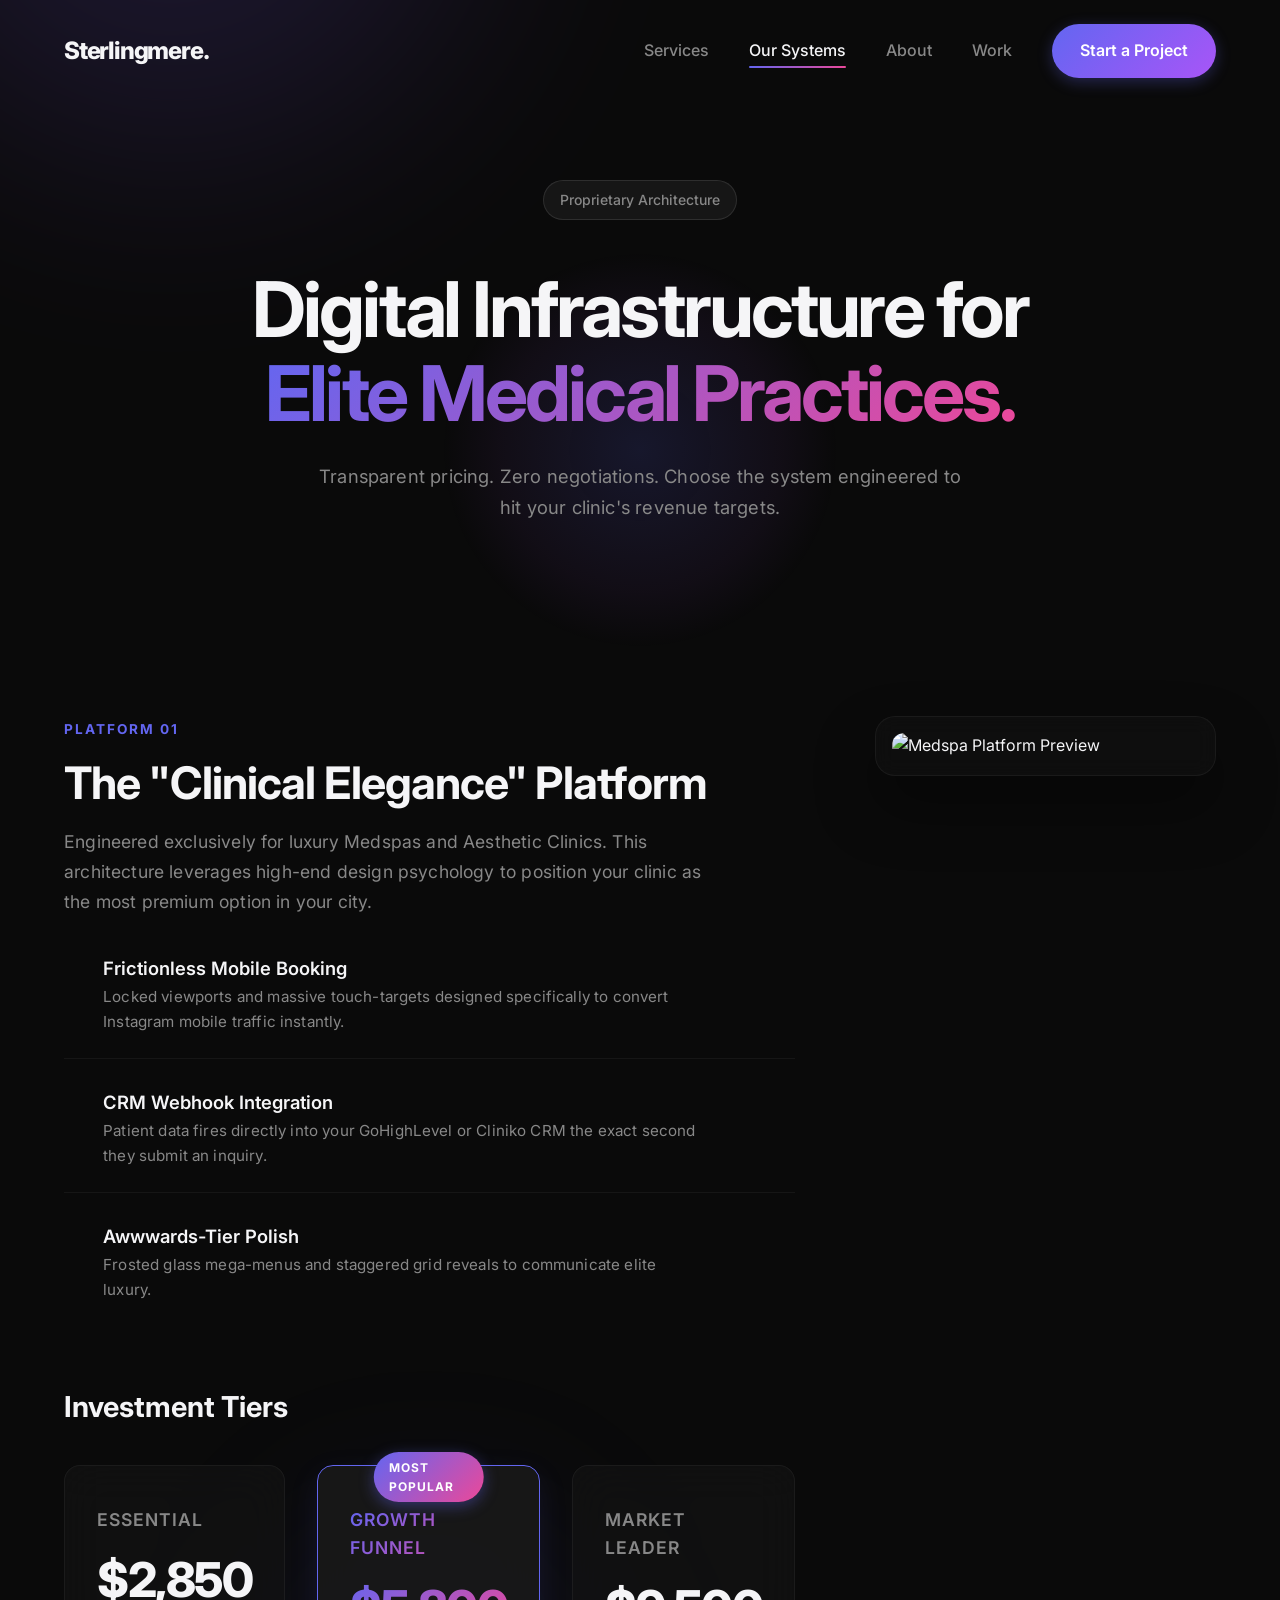
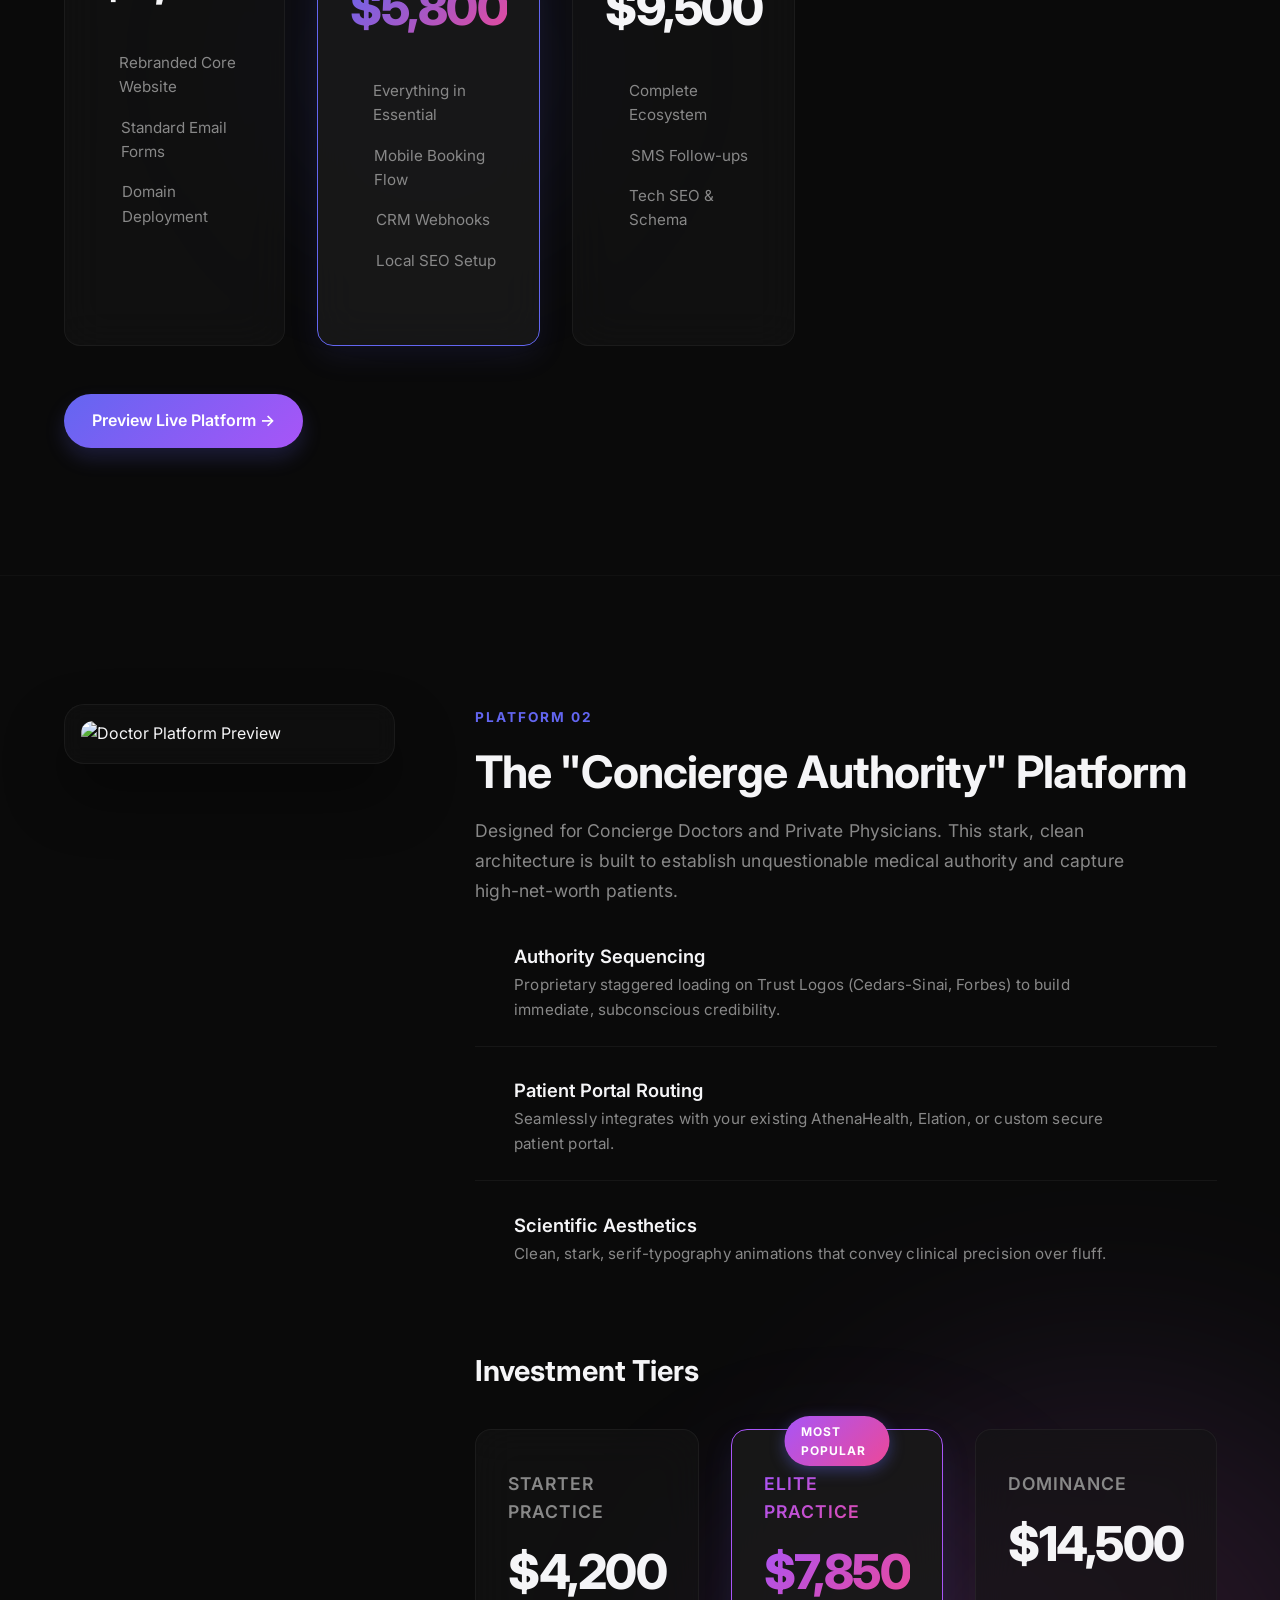
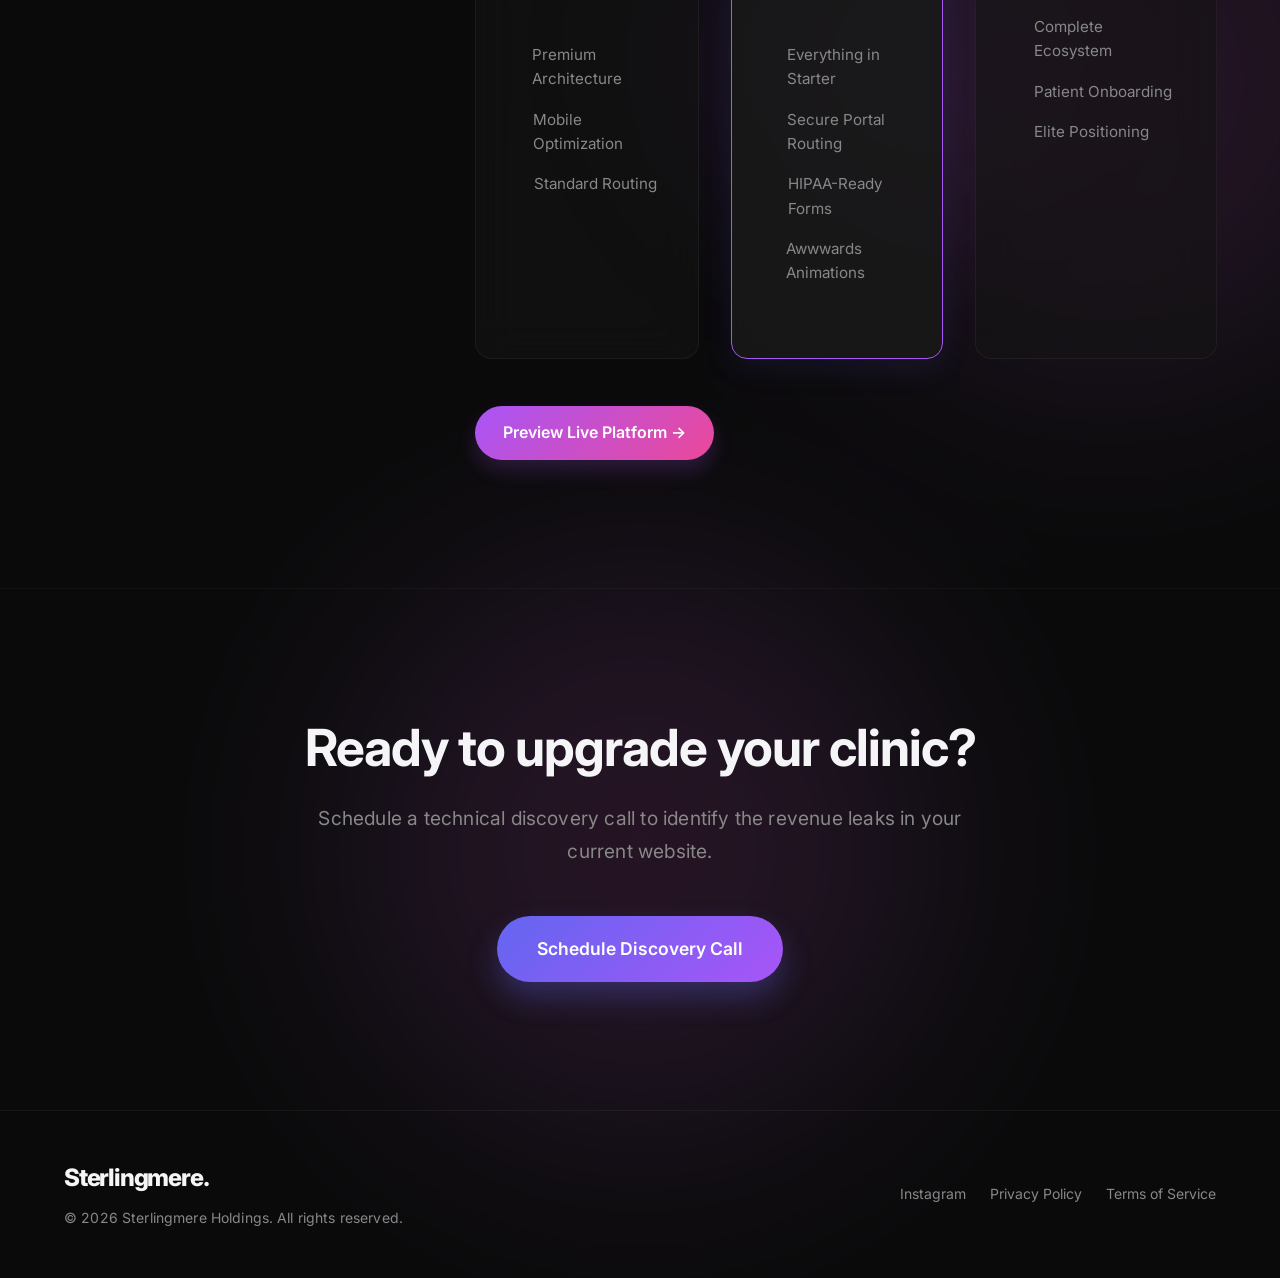
==== commit 0a25820d: "hfhfshsdf" ====
--- a/systems.html
+++ b/systems.html
@@ -308,7 +308,7 @@
         </section>
         
         <!-- CTA Section -->
-        <section class="section" style="text-align: center; padding: 3rem 0; position: relative;">
+        <section class="section" style="text-align: center; padding: 8rem 0; position: relative;">
             <div class="bg-glow glow-2" style="top: 50%; left: 50%; transform: translate(-50%, -50%);"></div>
             <div class="container fade-up">
                 <h2 style="font-size: clamp(2.5rem, 4vw, 4rem); margin-bottom: 1.5rem; letter-spacing: -1px;">Ready to upgrade your clinic?</h2>
@@ -318,7 +318,7 @@
         </section>
     </main>
 
-    <footer style="padding: 0.5rem 0;">
+    <footer style="padding: 3rem 0; border-top: 1px solid rgba(255,255,255,0.05);">
         <div class="container footer-container">
             <div class="footer-brand">
                 <a href="index.html" class="logo">Sterlingmere.</a>
--- a/style.css
+++ b/style.css
@@ -22,14 +22,6 @@
     box-sizing: border-box;
 }
 
-html {
-    scroll-behavior: smooth;
-}
-
-body {
-    overflow-x: hidden;
-    width: 100%;
-}
 
 html {
     scroll-behavior: smooth;
@@ -303,8 +295,9 @@
     transition: var(--transition);
 }
 
-.service-card:hover {
-    transform: translateY(-8px) scale(1.02);
+.service-card:hover,
+.service-card.visible:hover {
+    transform: translateY(-8px) scale(1.02) !important;
     border-color: rgba(99, 102, 241, 0.3);
     box-shadow: 0 20px 60px rgba(99, 102, 241, 0.15);
 }
@@ -335,8 +328,9 @@
     transition: var(--transition);
 }
 
-.portfolio-card:hover {
-    transform: translateY(-5px);
+.portfolio-card:hover,
+.portfolio-card.visible:hover {
+    transform: translateY(-5px) !important;
     border-color: rgba(255, 255, 255, 0.15);
     box-shadow: 0 15px 30px rgba(0, 0, 0, 0.5);
 }
@@ -562,6 +556,94 @@
 .delay-2 { transition-delay: 0.2s; }
 .delay-3 { transition-delay: 0.3s; }
 .delay-4 { transition-delay: 0.4s; }
+
+/* ═══════════════════════════════════════════ */
+/* LIVING CREATURE POLISH - Premium Additions  */
+/* ═══════════════════════════════════════════ */
+/* Icon Pulse Animation */
+@keyframes iconPulse {
+    0%, 100% { filter: drop-shadow(0 0 0px rgba(99, 102, 241, 0)); }
+    50% { filter: drop-shadow(0 0 12px rgba(99, 102, 241, 0.6)); }
+}
+.service-card:hover .service-icon svg {
+    animation: iconPulse 2s ease-in-out infinite;
+}
+/* Gradient Border Shimmer on Service Cards */
+@keyframes borderShimmer {
+    0% { border-color: rgba(99, 102, 241, 0.3); }
+    50% { border-color: rgba(168, 85, 247, 0.4); }
+    100% { border-color: rgba(236, 72, 153, 0.3); }
+}
+.service-card:hover {
+    animation: borderShimmer 3s ease-in-out infinite;
+}
+/* Smooth Page Load Entrance */
+@keyframes navSlideDown {
+    from { opacity: 0; transform: translateY(-20px); }
+    to { opacity: 1; transform: translateY(0); }
+}
+.navbar {
+    animation: navSlideDown 0.8s cubic-bezier(0.16, 1, 0.3, 1) both;
+}
+/* Active Nav Link Indicator */
+.nav-links a.active {
+    color: var(--text-primary);
+    position: relative;
+}
+.nav-links a.active::after {
+    content: '';
+    position: absolute;
+    bottom: -4px;
+    left: 0;
+    width: 100%;
+    height: 2px;
+    background: linear-gradient(135deg, var(--accent-1), var(--accent-3));
+    border-radius: 2px;
+}
+/* Stat Counter Glow */
+.stat-item h4 {
+    transition: all 0.4s ease;
+}
+.stat-item:hover h4 {
+    filter: drop-shadow(0 0 20px rgba(99, 102, 241, 0.5));
+    transform: scale(1.05);
+}
+/* Portfolio Image Parallax Tilt on Hover */
+.portfolio-card:hover .portfolio-img img {
+    transform: scale(1.08);
+    transition: transform 0.8s cubic-bezier(0.16, 1, 0.3, 1);
+}
+/* FAQ Hover Glow */
+.faq-item:hover {
+    border-color: rgba(99, 102, 241, 0.2);
+    box-shadow: 0 4px 20px rgba(99, 102, 241, 0.05);
+}
+/* Contact Card Ambient Glow */
+.contact-card {
+    position: relative;
+}
+.contact-card::before {
+    content: '';
+    position: absolute;
+    top: -1px; left: -1px; right: -1px; bottom: -1px;
+    border-radius: 25px;
+    background: linear-gradient(135deg, rgba(99,102,241,0.15), rgba(168,85,247,0.1), rgba(236,72,153,0.1));
+    z-index: -1;
+    filter: blur(20px);
+    opacity: 0;
+    transition: opacity 0.6s ease;
+}
+.contact-card:hover::before {
+    opacity: 1;
+}
+/* Badge Subtle Pulse */
+@keyframes badgePulse {
+    0%, 100% { box-shadow: 0 0 0 0 rgba(99, 102, 241, 0); }
+    50% { box-shadow: 0 0 0 6px rgba(99, 102, 241, 0.08); }
+}
+.badge {
+    animation: badgePulse 3s ease-in-out infinite;
+}
 
 /* Responsive */
 @media (max-width: 1024px) {
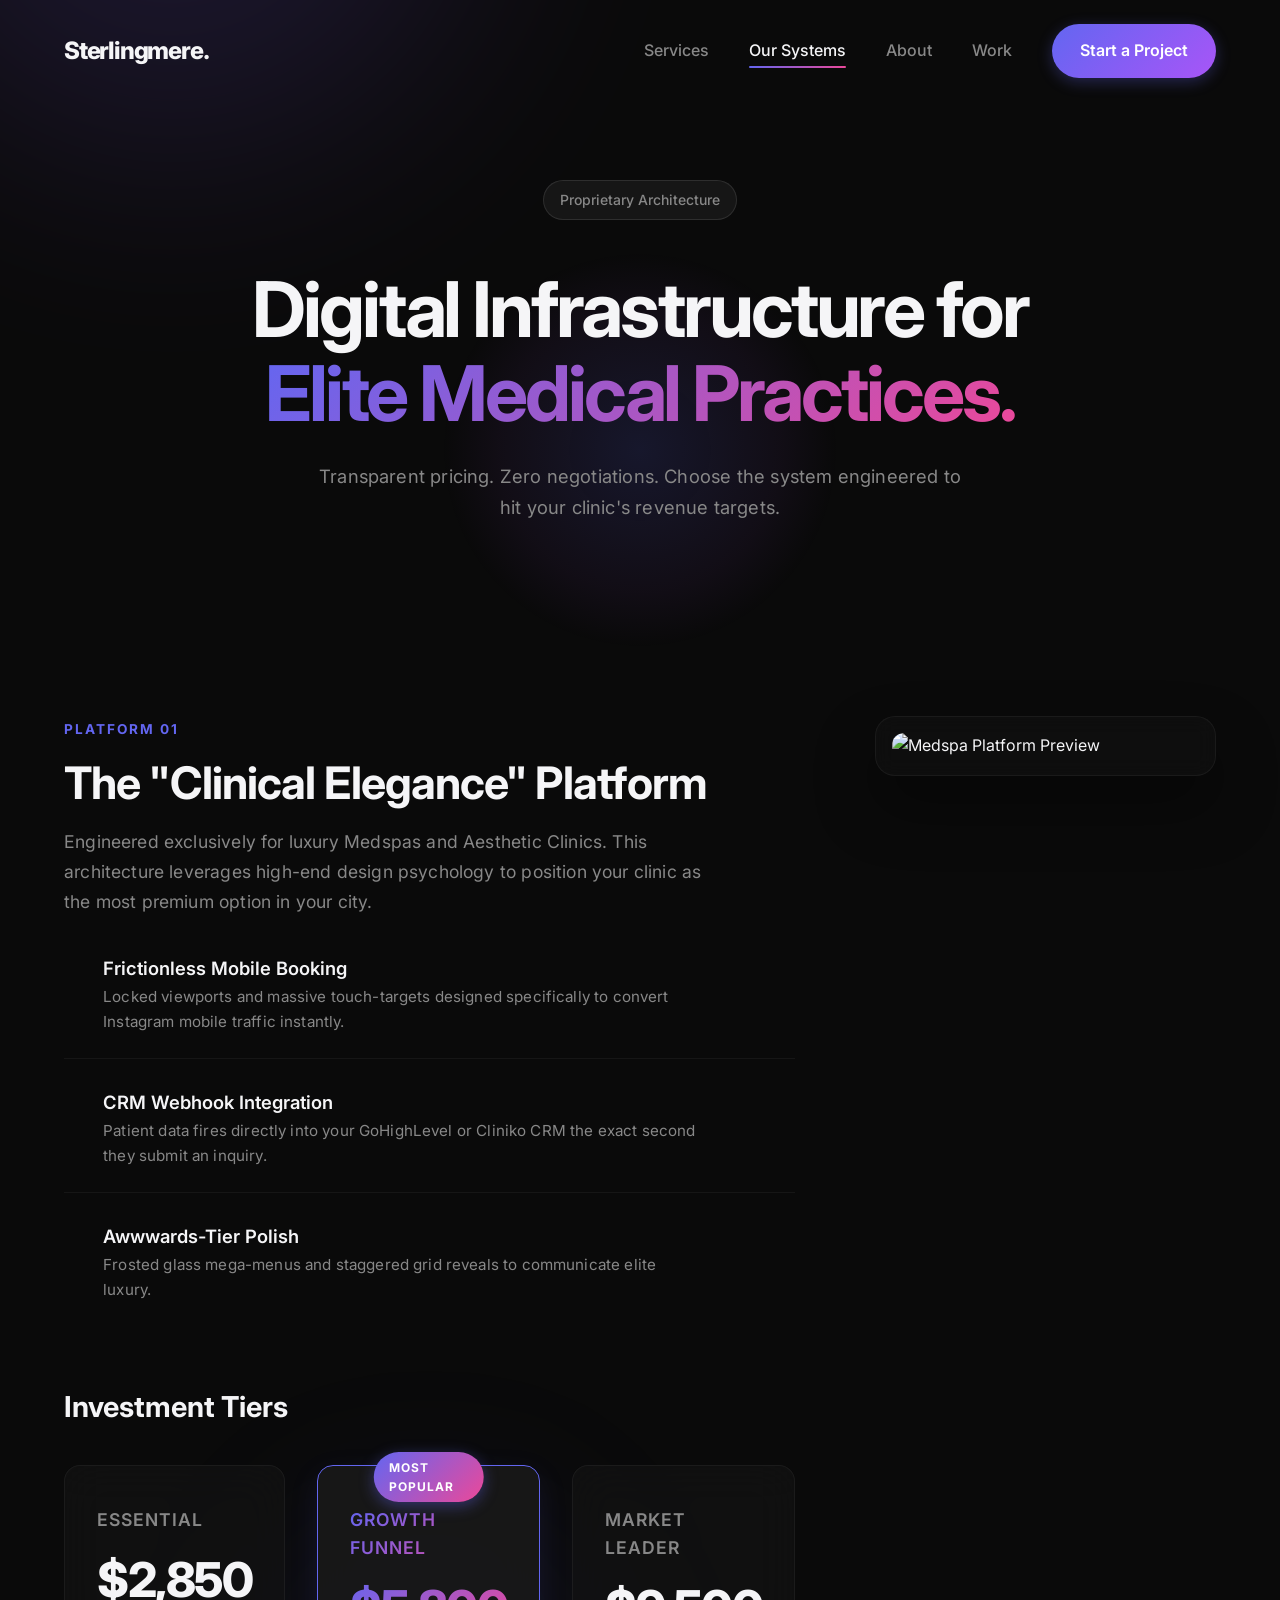
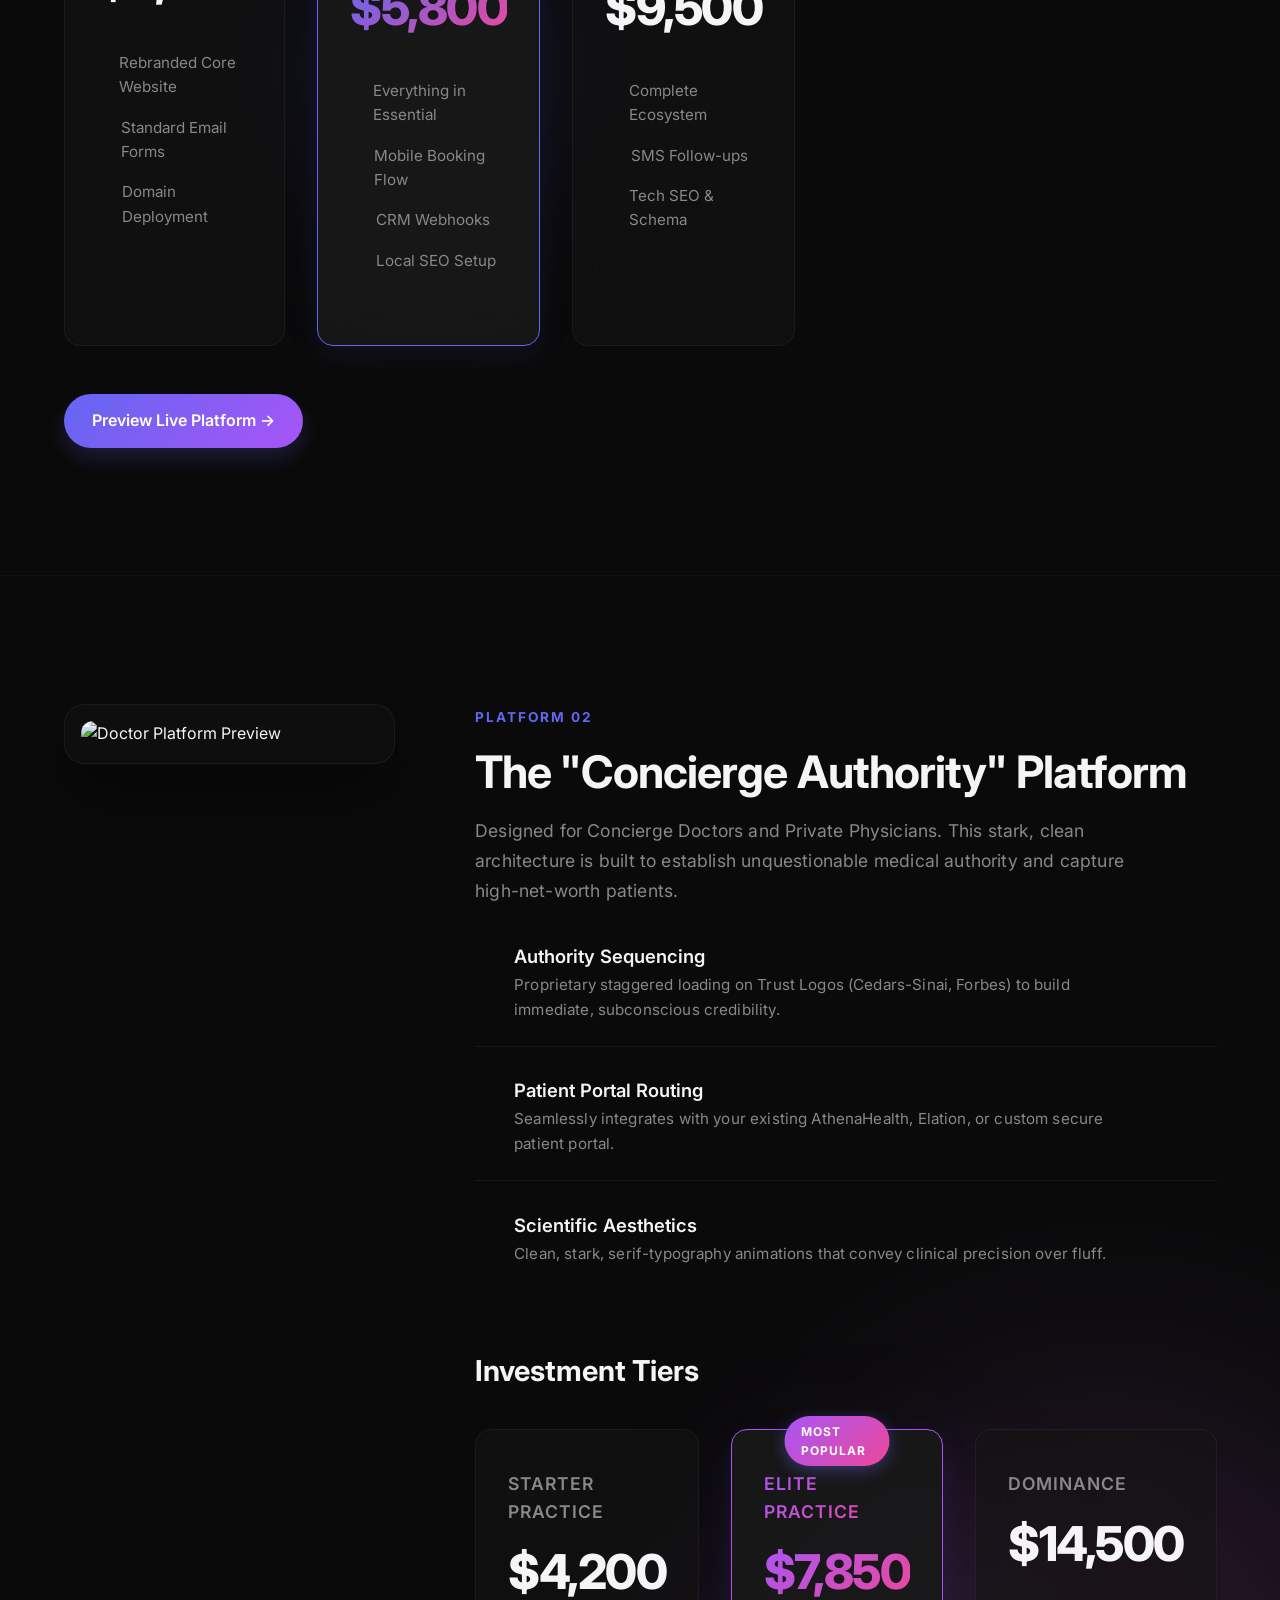
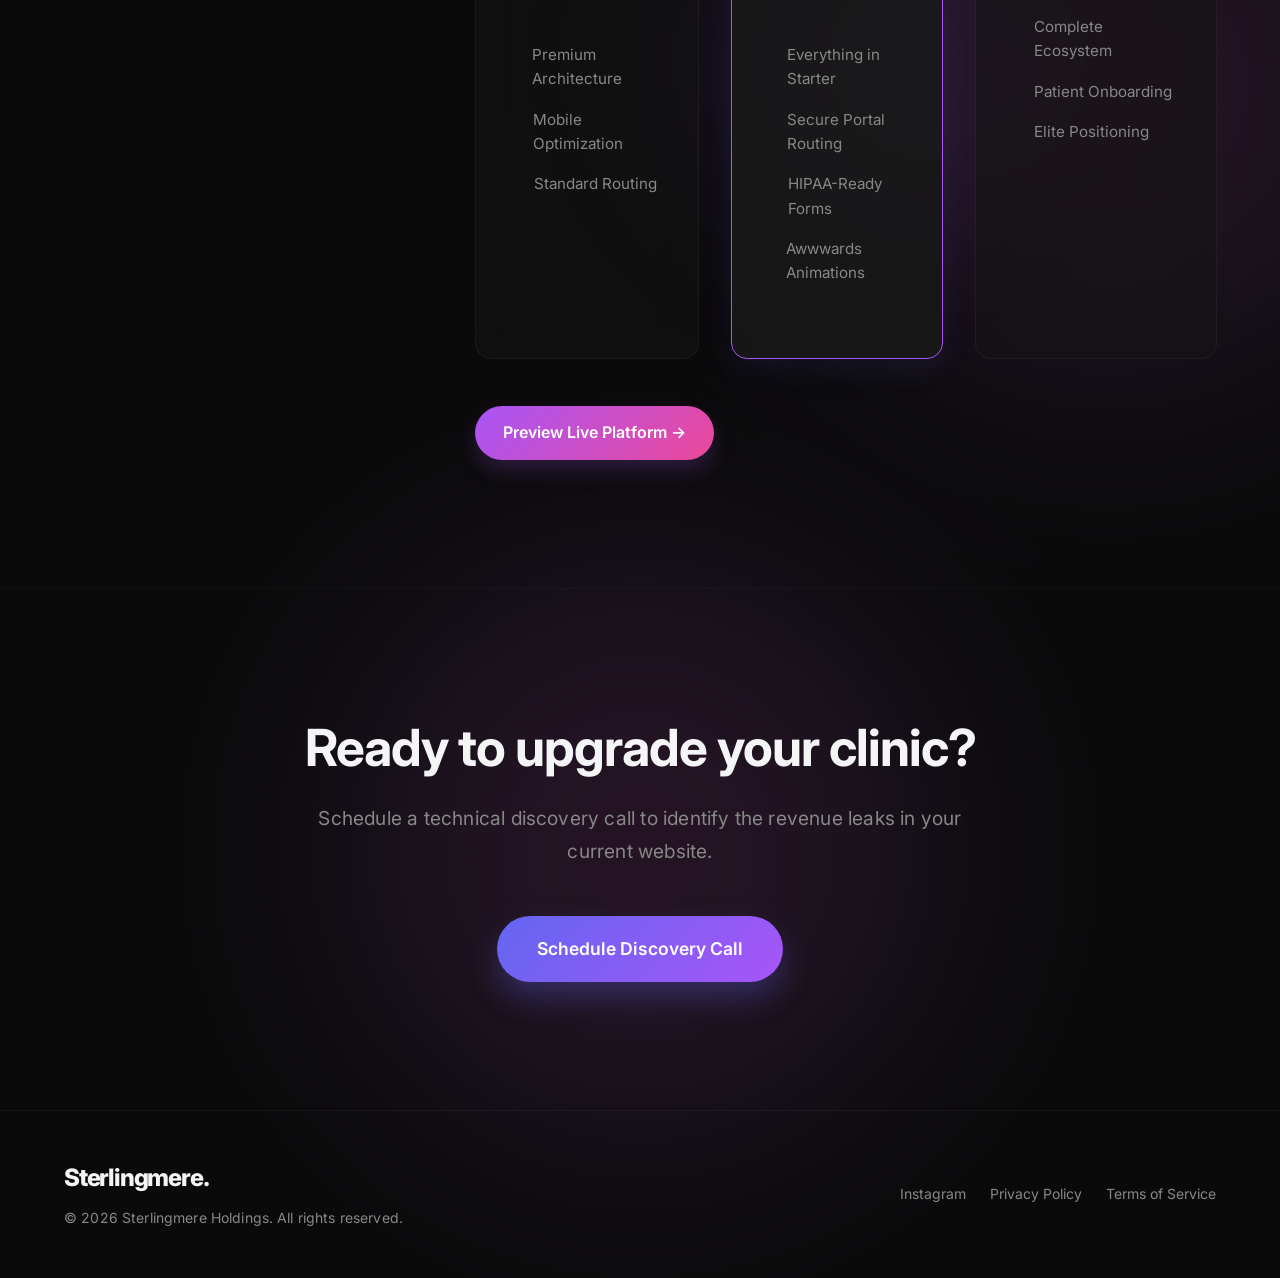
==== commit 3c126f13: "ghj" ====
--- a/systems.html
+++ b/systems.html
@@ -3,12 +3,32 @@
 <head>
     <meta charset="UTF-8">
     <meta name="viewport" content="width=device-width, initial-scale=1.0">
-    <title>Our Systems | Sterlingmere Holdings</title>
-    <meta name="description" content="Explore our proprietary digital architectures engineered specifically for elite medical practices and luxury medspas.">
+    <!-- Primary Meta Tags -->
+    <title>Sterlingmere Holdings | Patient Acquisition Systems for Elite Medical Practices</title>
+    <meta name="title" content="Sterlingmere Holdings | Patient Acquisition Systems">
+    <meta name="description" content="We engineer automated Patient Acquisition Funnels exclusively for luxury Medspas and Private Clinics across the United States.">
+    <!-- Open Graph / Facebook / iMessage -->
+    <meta property="og:type" content="website">
+    <meta property="og:url" content="https://sterlingmereholdings.vercel.app/">
+    <meta property="og:title" content="Sterlingmere Holdings | Patient Acquisition Systems">
+    <meta property="og:description" content="We engineer automated Patient Acquisition Funnels exclusively for luxury Medspas and Private Clinics across the United States.">
+    <meta property="og:image" content="https://sterlingmereholdings.vercel.app/og-image.jpg">
+    <!-- Twitter -->
+    <meta property="twitter:card" content="summary_large_image">
+    <meta property="twitter:url" content="https://sterlingmereholdings.vercel.app/">
+    <meta property="twitter:title" content="Sterlingmere Holdings | Patient Acquisition Systems">
+    <meta property="twitter:description" content="We engineer automated Patient Acquisition Funnels exclusively for luxury Medspas and Private Clinics across the United States.">
+    <meta property="twitter:image" content="https://sterlingmereholdings.vercel.app/og-image.jpg">
     
     <link rel="preconnect" href="https://fonts.googleapis.com">
     <link rel="preconnect" href="https://fonts.gstatic.com" crossorigin>
     <link href="https://fonts.googleapis.com/css2?family=Inter:wght@300;400;500;600;700;800&display=swap" rel="stylesheet">
+    <!-- Favicon (Uses text emoji for a clean, minimal look without needing an image file) -->
+    <link rel="icon" href="data:image/svg+xml,<svg xmlns=%22http://www.w3.org/2000/svg%22 viewBox=%220 0 100 100%22><text y=%22.9em%22 font-size=%2290%22>✦</text></svg>">
+    
+    <!-- Preload Critical Assets -->
+    <link rel="preload" href="https://fonts.googleapis.com/css2?family=Inter:wght@400;600;800&display=swap" as="style">
+    <link rel="preload" href="style.css" as="style">
     <link rel="stylesheet" href="style.css">
     <script src="https://unpkg.com/feather-icons"></script>
     <!-- Extreme SaaS Polish CSS -->
--- a/style.css
+++ b/style.css
@@ -33,6 +33,8 @@
     color: var(--text-primary);
     line-height: 1.6;
     position: relative;
+    overflow-x: hidden;
+    width: 100%;
 }
 
 /* Background Glow Effects */
@@ -131,6 +133,7 @@
 
 /* Buttons */
 .btn {
+    position: relative;
     display: inline-flex;
     align-items: center;
     justify-content: center;
@@ -144,6 +147,20 @@
     font-size: 1rem;
 }
 
+/* Invisible magnetic forcefield */
+.btn::after {
+    content: '';
+    position: absolute;
+    top: -24px; bottom: -24px;
+    left: -24px; right: -24px;
+    z-index: -1;
+}
+
+/* Fast-tracking for when the magnet is engaged */
+.btn.magnetic-active {
+    transition: transform 0.1s linear, box-shadow 0.4s ease !important;
+}
+
 .btn-primary {
     background: linear-gradient(135deg, var(--accent-1), var(--accent-2));
     color: white;
@@ -297,9 +314,9 @@
 
 .service-card:hover,
 .service-card.visible:hover {
-    transform: translateY(-8px) scale(1.02) !important;
     border-color: rgba(99, 102, 241, 0.3);
     box-shadow: 0 20px 60px rgba(99, 102, 241, 0.15);
+    animation: borderShimmer 3s ease-in-out infinite;
 }
 
 .service-icon {
@@ -330,7 +347,6 @@
 
 .portfolio-card:hover,
 .portfolio-card.visible:hover {
-    transform: translateY(-5px) !important;
     border-color: rgba(255, 255, 255, 0.15);
     box-shadow: 0 15px 30px rgba(0, 0, 0, 0.5);
 }
@@ -574,16 +590,13 @@
     50% { border-color: rgba(168, 85, 247, 0.4); }
     100% { border-color: rgba(236, 72, 153, 0.3); }
 }
-.service-card:hover {
-    animation: borderShimmer 3s ease-in-out infinite;
-}
 /* Smooth Page Load Entrance */
 @keyframes navSlideDown {
-    from { opacity: 0; transform: translateY(-20px); }
+    from { opacity: 0; transform: translateY(-30px); }
     to { opacity: 1; transform: translateY(0); }
 }
 .navbar {
-    animation: navSlideDown 0.8s cubic-bezier(0.16, 1, 0.3, 1) both;
+    animation: navSlideDown 1.2s cubic-bezier(0.16, 1, 0.3, 1);
 }
 /* Active Nav Link Indicator */
 .nav-links a.active {
--- a/style.css
+++ b/style.css
@@ -33,6 +33,8 @@
     color: var(--text-primary);
     line-height: 1.6;
     position: relative;
+    overflow-x: hidden;
+    width: 100%;
 }
 
 /* Background Glow Effects */
@@ -131,6 +133,7 @@
 
 /* Buttons */
 .btn {
+    position: relative;
     display: inline-flex;
     align-items: center;
     justify-content: center;
@@ -144,6 +147,20 @@
     font-size: 1rem;
 }
 
+/* Invisible magnetic forcefield */
+.btn::after {
+    content: '';
+    position: absolute;
+    top: -24px; bottom: -24px;
+    left: -24px; right: -24px;
+    z-index: -1;
+}
+
+/* Fast-tracking for when the magnet is engaged */
+.btn.magnetic-active {
+    transition: transform 0.1s linear, box-shadow 0.4s ease !important;
+}
+
 .btn-primary {
     background: linear-gradient(135deg, var(--accent-1), var(--accent-2));
     color: white;
@@ -297,9 +314,9 @@
 
 .service-card:hover,
 .service-card.visible:hover {
-    transform: translateY(-8px) scale(1.02) !important;
     border-color: rgba(99, 102, 241, 0.3);
     box-shadow: 0 20px 60px rgba(99, 102, 241, 0.15);
+    animation: borderShimmer 3s ease-in-out infinite;
 }
 
 .service-icon {
@@ -330,7 +347,6 @@
 
 .portfolio-card:hover,
 .portfolio-card.visible:hover {
-    transform: translateY(-5px) !important;
     border-color: rgba(255, 255, 255, 0.15);
     box-shadow: 0 15px 30px rgba(0, 0, 0, 0.5);
 }
@@ -574,16 +590,13 @@
     50% { border-color: rgba(168, 85, 247, 0.4); }
     100% { border-color: rgba(236, 72, 153, 0.3); }
 }
-.service-card:hover {
-    animation: borderShimmer 3s ease-in-out infinite;
-}
 /* Smooth Page Load Entrance */
 @keyframes navSlideDown {
-    from { opacity: 0; transform: translateY(-20px); }
+    from { opacity: 0; transform: translateY(-30px); }
     to { opacity: 1; transform: translateY(0); }
 }
 .navbar {
-    animation: navSlideDown 0.8s cubic-bezier(0.16, 1, 0.3, 1) both;
+    animation: navSlideDown 1.2s cubic-bezier(0.16, 1, 0.3, 1);
 }
 /* Active Nav Link Indicator */
 .nav-links a.active {
